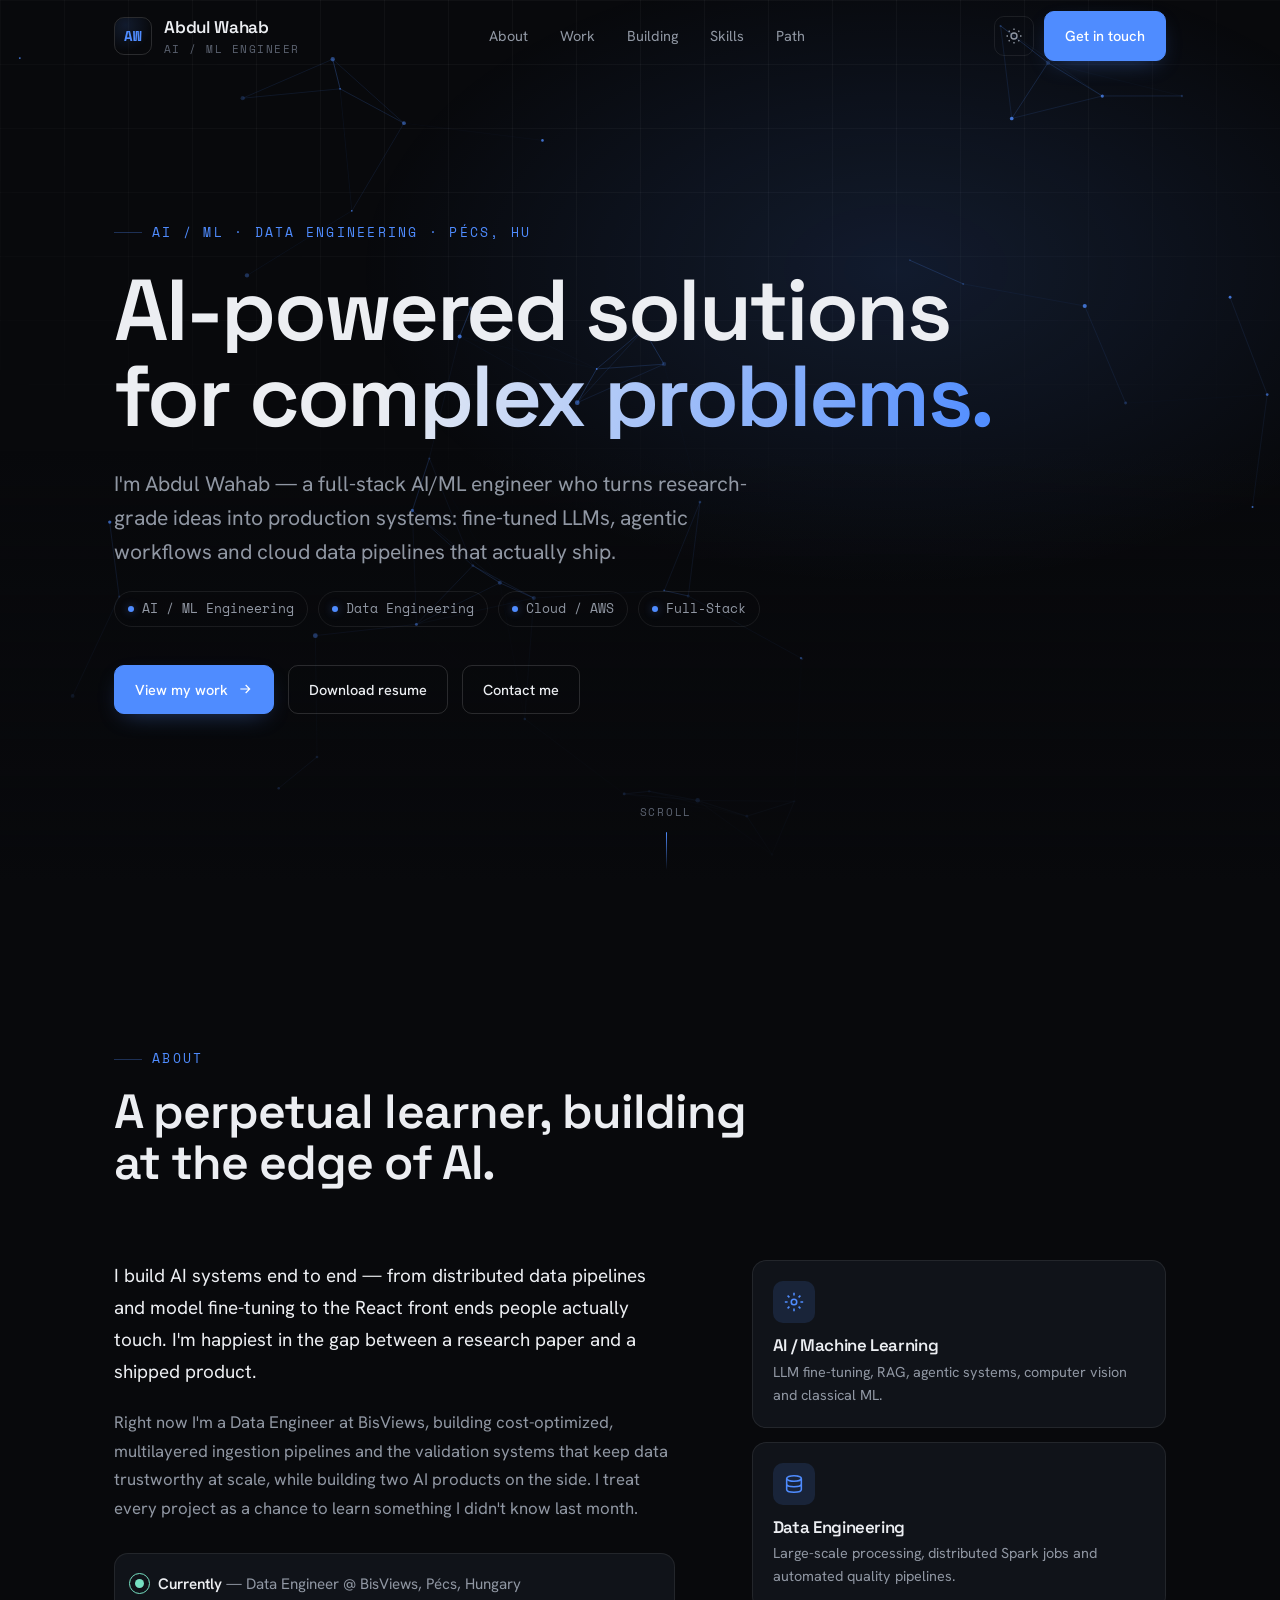
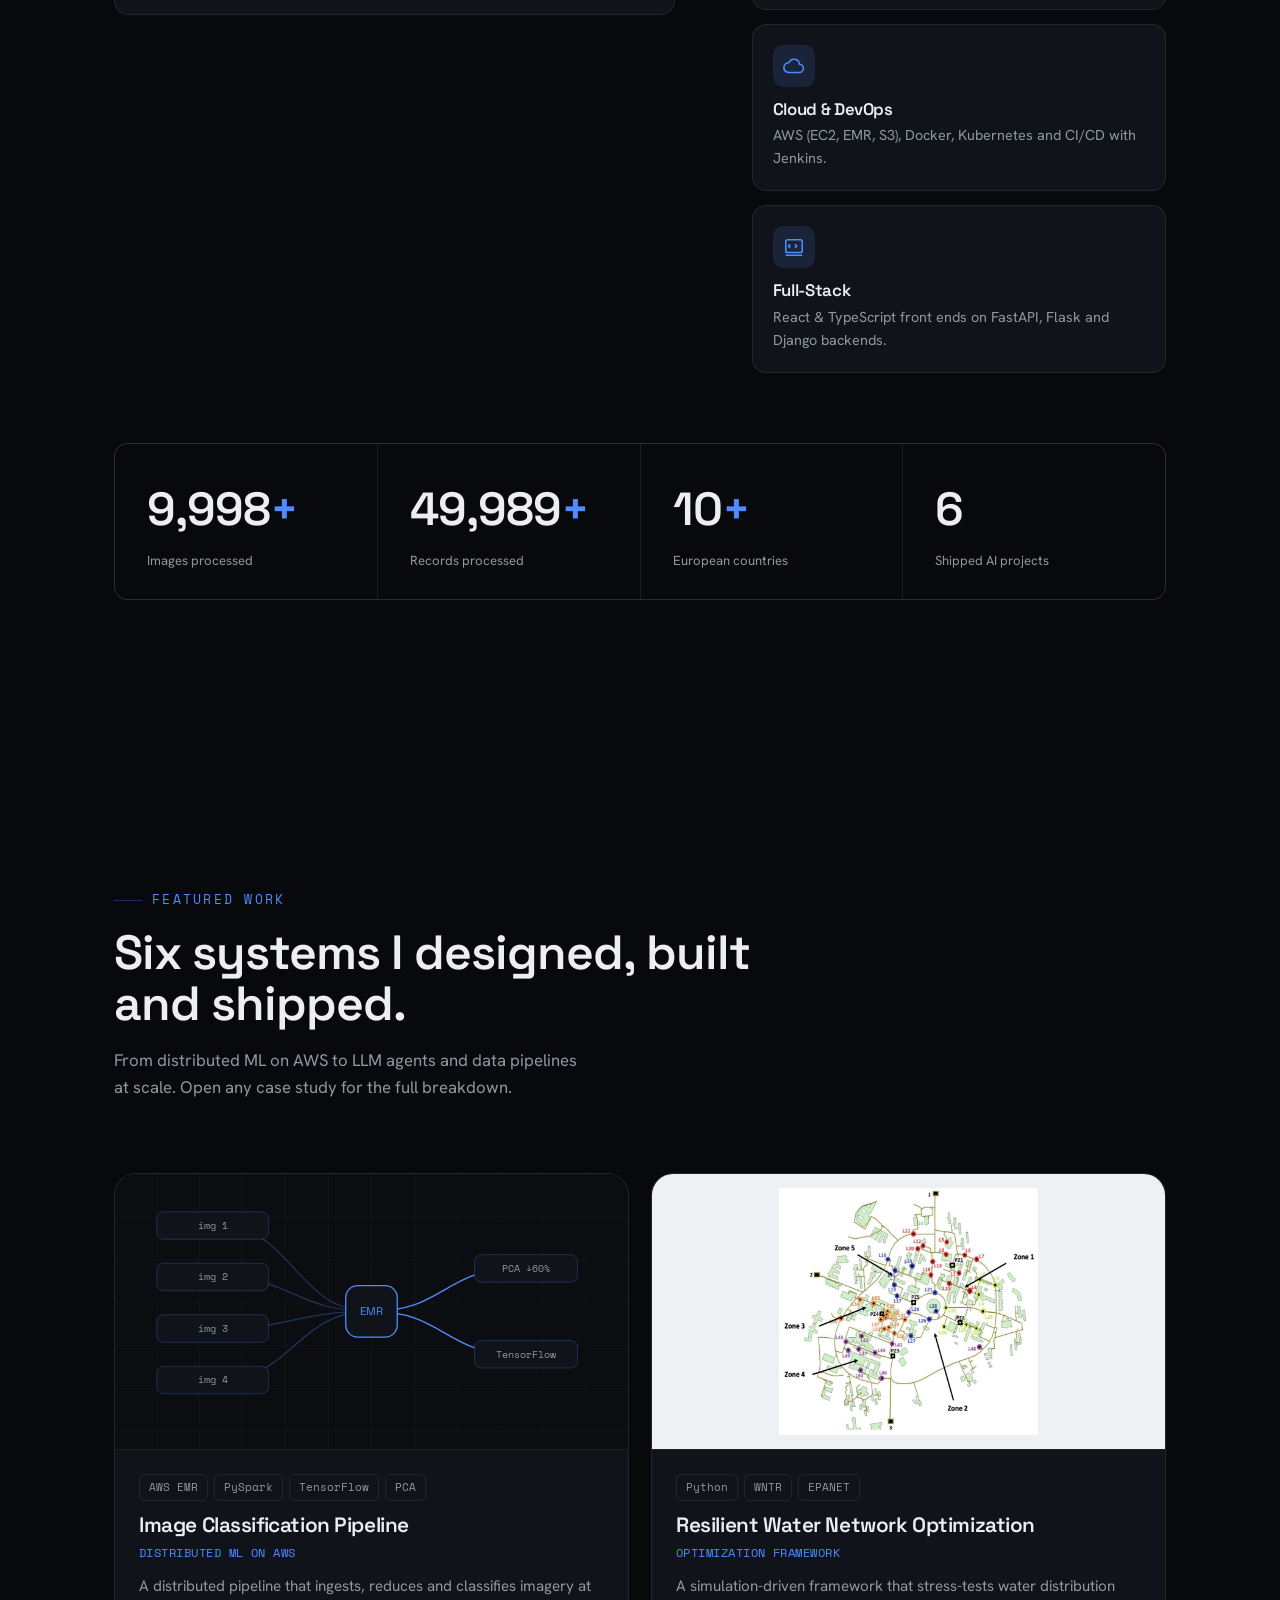
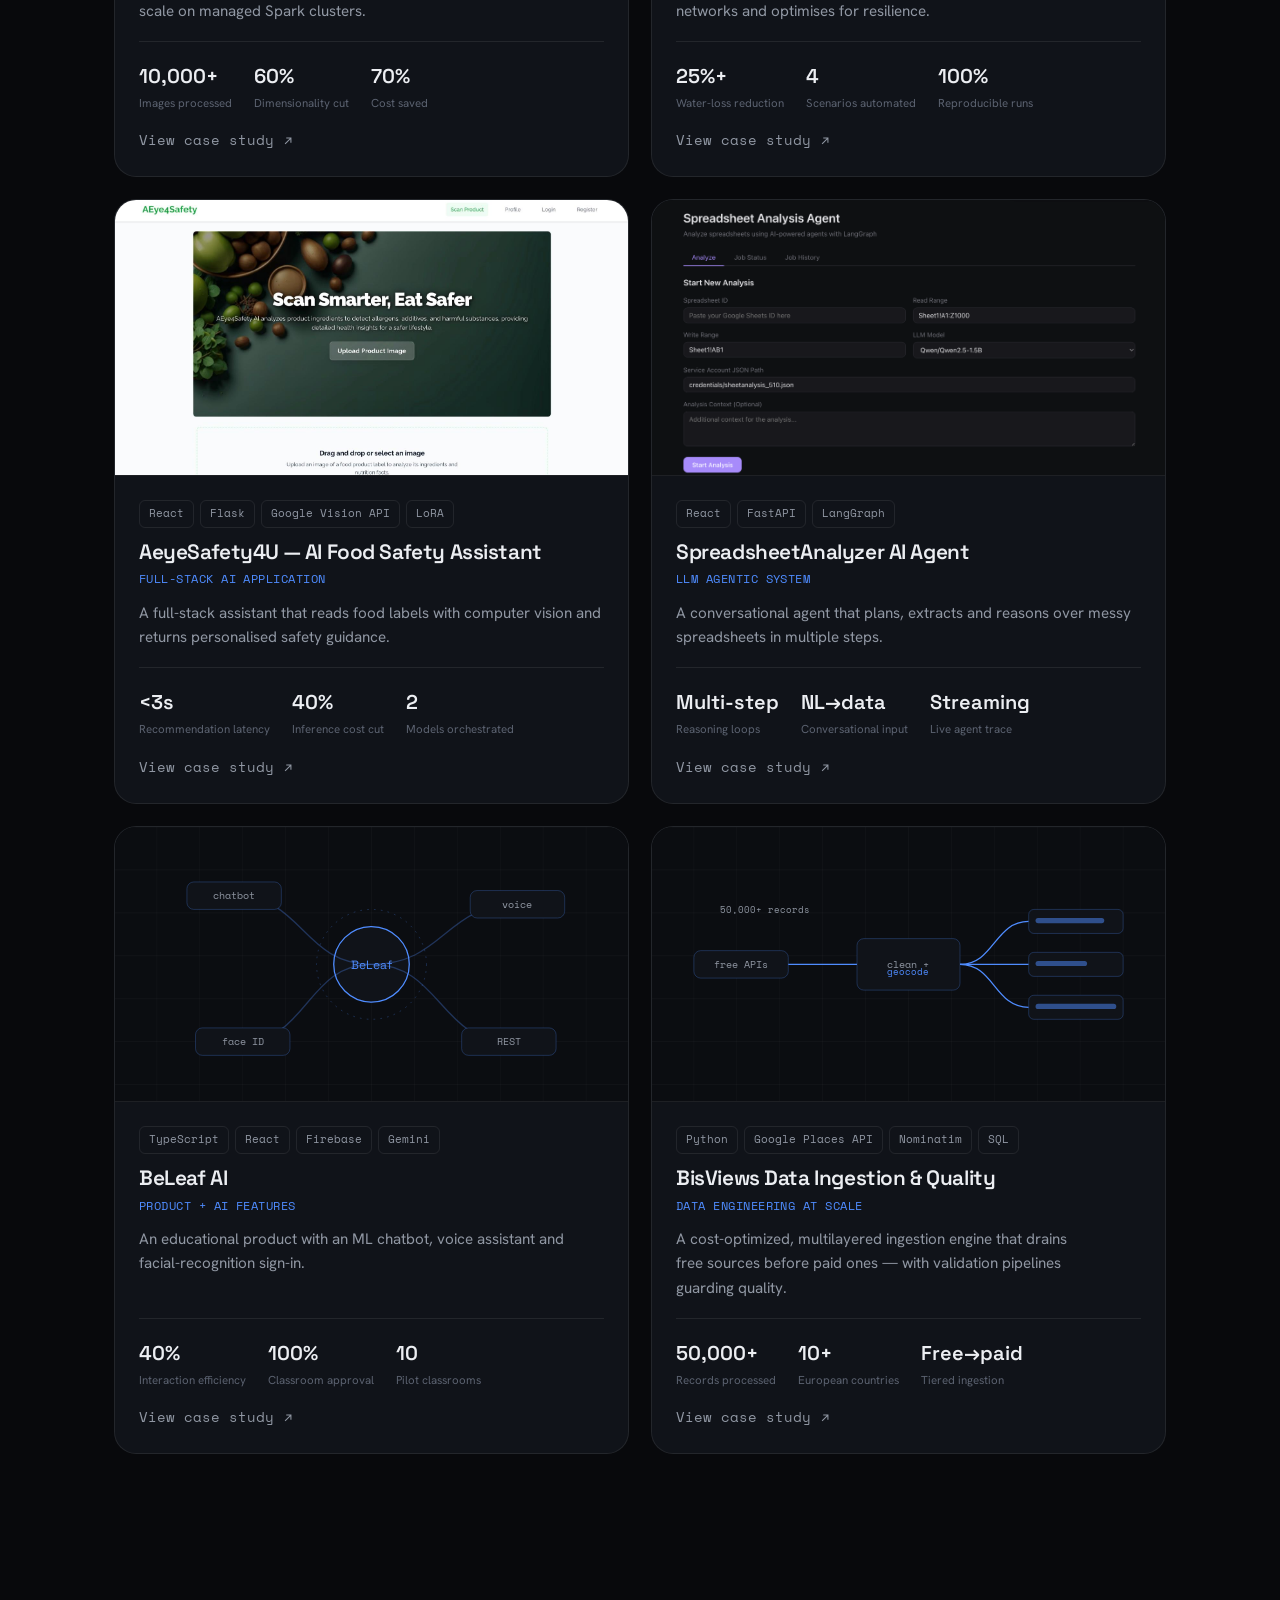
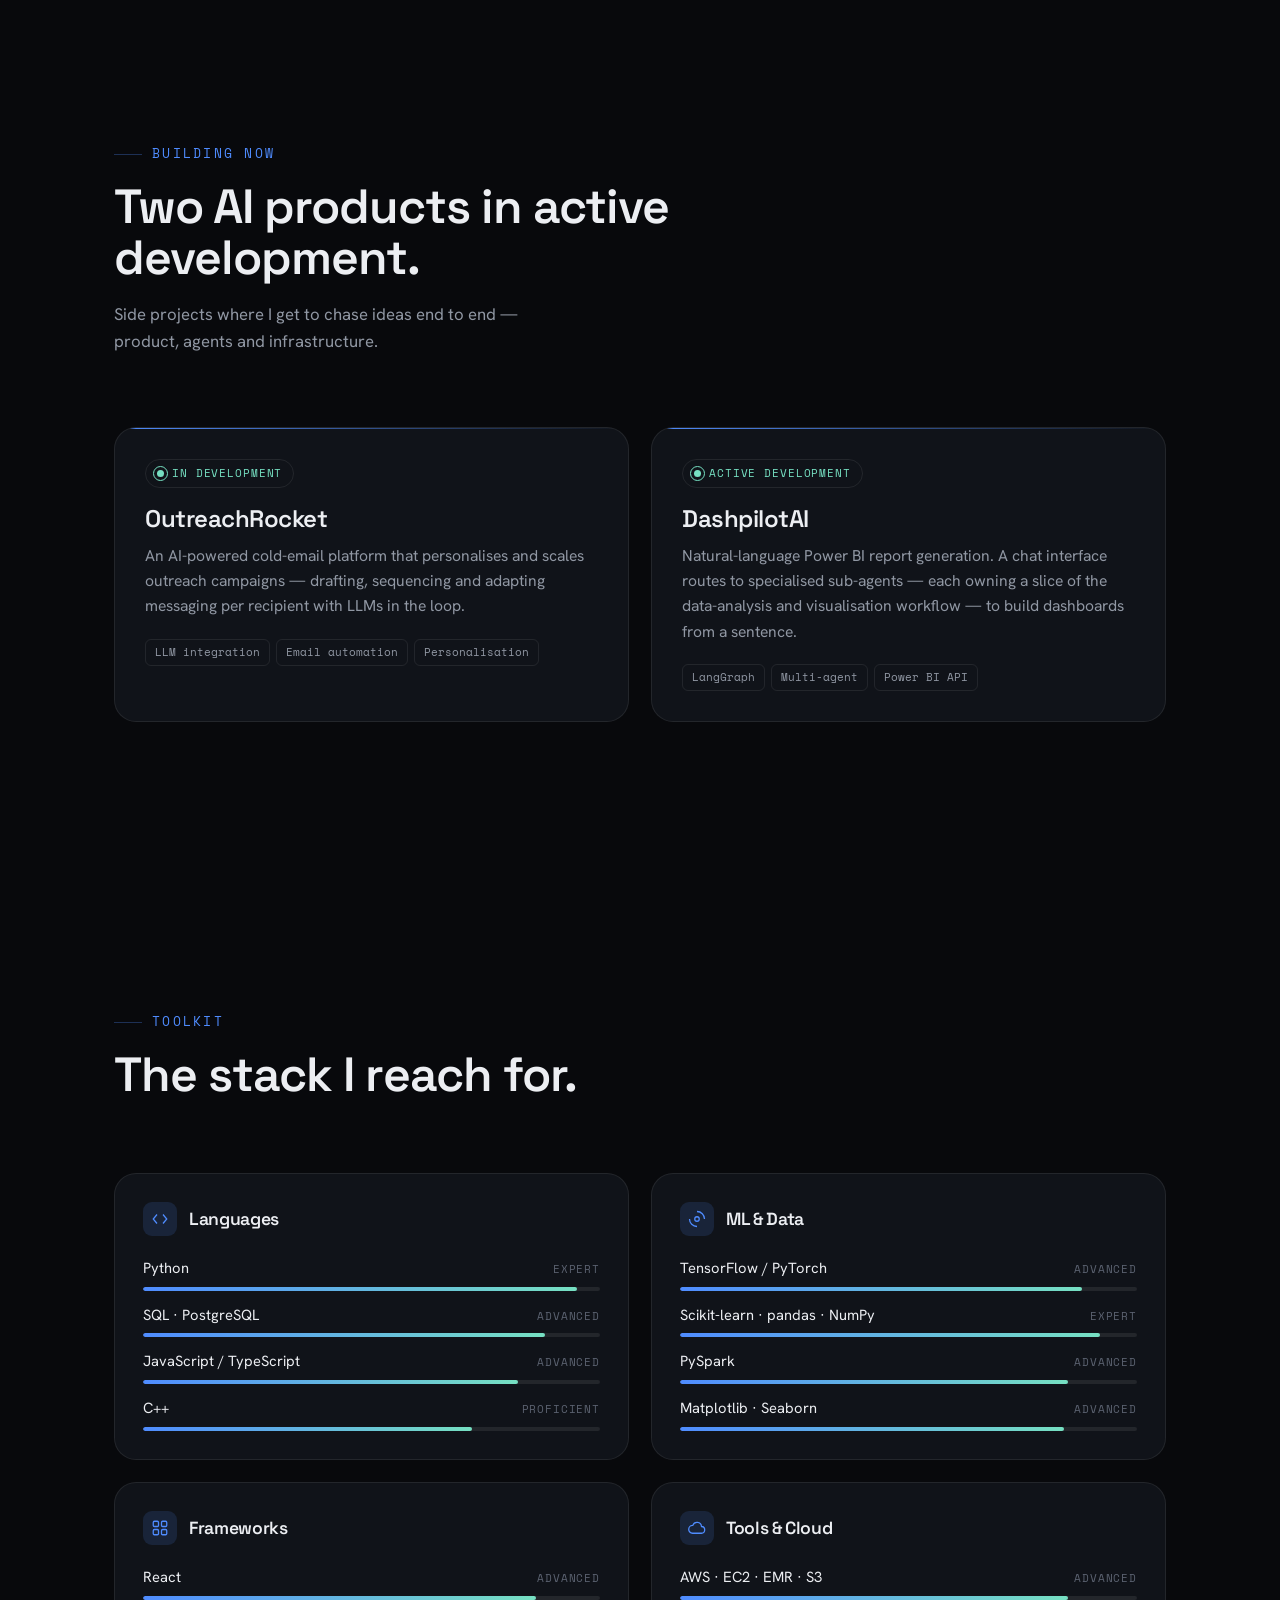
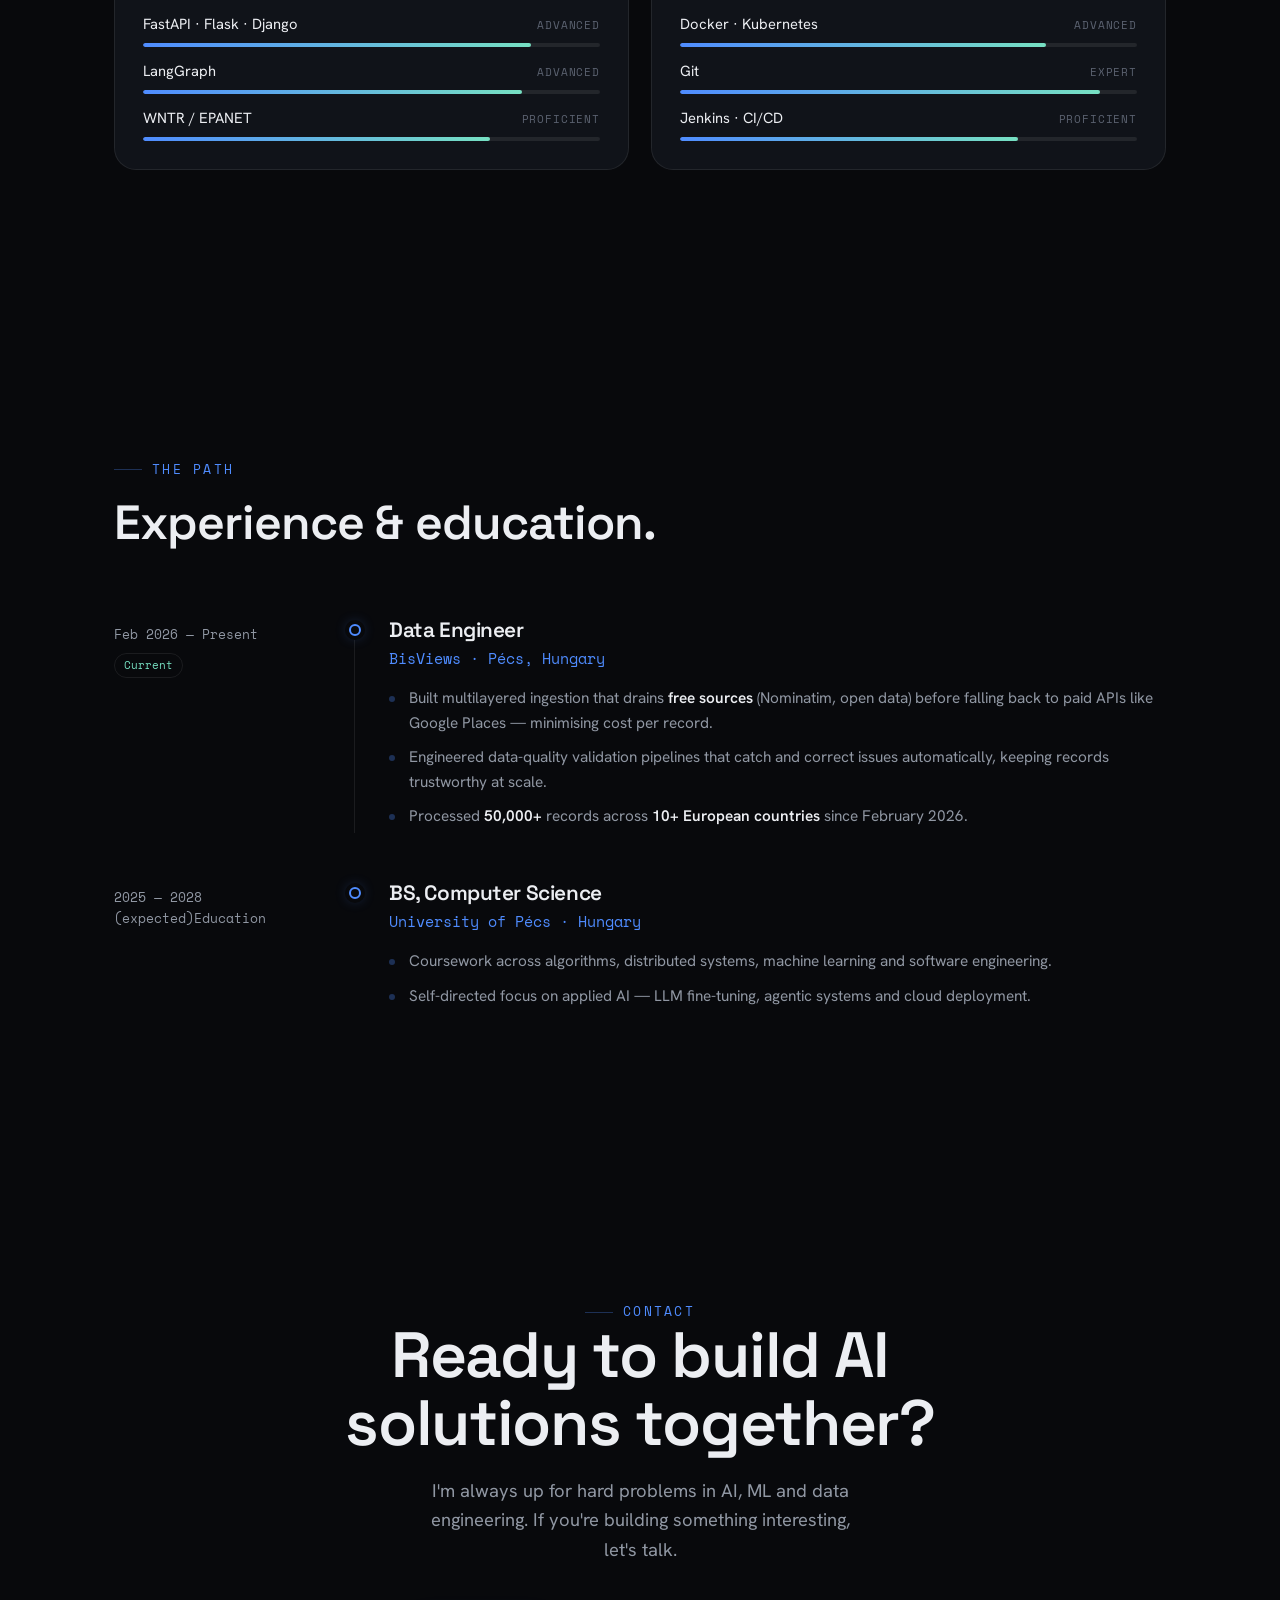
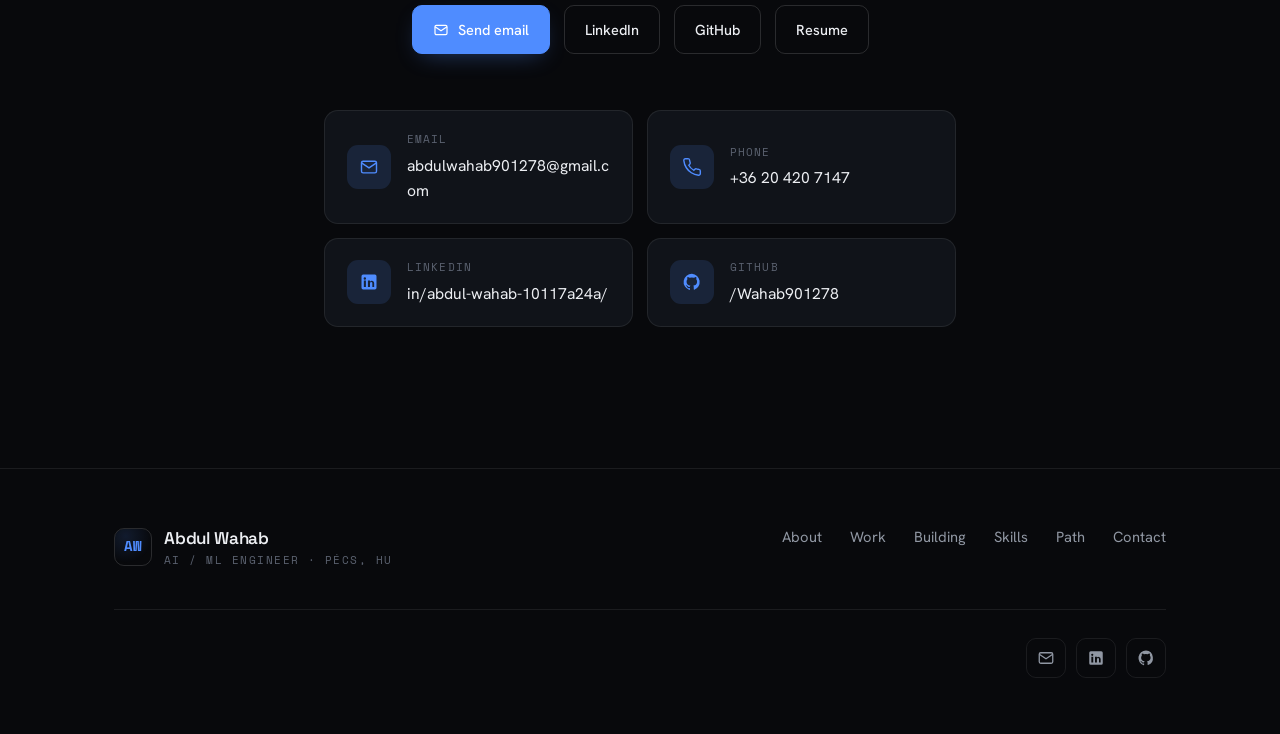
==== Abdul Wahab - AI Portfolio.html @ afbe7b4b "Update : Made changes in the skills section" ====
<!DOCTYPE html>
<html lang="en" data-theme="dark">
<head>
<meta charset="UTF-8" />
<meta name="viewport" content="width=device-width, initial-scale=1.0" />
<title>Abdul Wahab — AI / ML Engineer</title>
<meta name="description" content="Abdul Wahab — full-stack AI/ML engineer and data engineer building production-grade machine learning, agentic systems and cost-optimized data pipelines." />
<meta name="author" content="Abdul Wahab" />
<meta property="og:title" content="Abdul Wahab — AI / ML Engineer" />
<meta property="og:description" content="Full-stack AI/ML engineer. LLM fine-tuning, RAG, agentic AI and cloud data systems." />
<meta property="og:type" content="website" />
<link rel="preconnect" href="https://fonts.googleapis.com" />
<link rel="preconnect" href="https://fonts.gstatic.com" crossorigin />
<link href="https://fonts.googleapis.com/css2?family=Space+Grotesk:wght@400;500;600;700&family=Hanken+Grotesk:wght@400;500;600&family=Space+Mono:wght@400;700&display=swap" rel="stylesheet" />
<link rel="stylesheet" href="styles.css" />
<script type="application/ld+json">
{"@context":"https://schema.org","@type":"Person","name":"Abdul Wahab","jobTitle":"AI / ML Engineer","address":{"@type":"PostalAddress","addressLocality":"Pécs","addressCountry":"Hungary"},"email":"abdulwahab901278@gmail.com","sameAs":["https://www.linkedin.com/in/abdul-wahab","https://github.com/Wahab901278"]}
</script>
</head>
<body>
<div id="progress"></div>
<div class="gridlines" aria-hidden="true"></div>

<!-- ============ NAV ============ -->
<header class="nav">
  <div class="wrap nav-inner">
    <a class="brand" href="#top" aria-label="Abdul Wahab home">
      <span class="mono">AW</span>
      <span>Abdul Wahab<small>AI / ML Engineer</small></span>
    </a>
    <nav class="nav-links" aria-label="Primary">
      <a href="#about">About</a>
      <a href="#work">Work</a>
      <a href="#building">Building</a>
      <a href="#skills">Skills</a>
      <a href="#path">Path</a>
    </nav>
    <div class="nav-right">
      <button class="theme-toggle" data-theme-toggle aria-label="Toggle colour theme">
        <svg class="icon-sun" viewBox="0 0 24 24" fill="none" stroke="currentColor" stroke-width="1.8"><circle cx="12" cy="12" r="4"/><path d="M12 2v2M12 20v2M4.9 4.9l1.4 1.4M17.7 17.7l1.4 1.4M2 12h2M20 12h2M4.9 19.1l1.4-1.4M17.7 6.3l1.4-1.4"/></svg>
        <svg class="icon-moon" viewBox="0 0 24 24" fill="none" stroke="currentColor" stroke-width="1.8"><path d="M21 12.8A9 9 0 1 1 11.2 3a7 7 0 0 0 9.8 9.8z"/></svg>
      </button>
      <a class="btn btn-primary nav-cta" href="#contact">Get in touch</a>
      <button class="hamburger" id="hamburger" aria-label="Open menu">
        <svg viewBox="0 0 24 24" fill="none" stroke="currentColor" stroke-width="1.8"><path d="M3 6h18M3 12h18M3 18h18"/></svg>
      </button>
    </div>
  </div>
</header>

<!-- Mobile drawer -->
<div class="drawer" id="drawer">
  <button class="close" id="drawer-close" aria-label="Close menu">
    <svg viewBox="0 0 24 24" fill="none" stroke="currentColor" stroke-width="1.8"><path d="M6 6l12 12M18 6L6 18"/></svg>
  </button>
  <a href="#about">About</a>
  <a href="#work">Work</a>
  <a href="#building">Building</a>
  <a href="#skills">Skills</a>
  <a href="#path">Path</a>
  <a href="#contact">Contact</a>
  <div class="drawer-actions">
    <a class="btn btn-primary" href="#contact">Get in touch</a>
    <a class="btn btn-ghost" href="resume/abdul-wahab-resume-atomcamp.pdf">Resume</a>
  </div>
</div>

<main class="page" id="top">

  <!-- ============ HERO ============ -->
  <section class="hero">
    <canvas id="neural" aria-hidden="true"></canvas>
    <div class="wrap hero-inner">
      <div class="hero-content">
        <span class="eyebrow">AI / ML &middot; Data Engineering &middot; Pécs, HU</span>
        <h1>
          <span class="line"><span>AI-powered solutions</span></span>
          <span class="line"><span class="grad">for complex problems.</span></span>
        </h1>
        <p class="lead">I'm Abdul Wahab — a full-stack AI/ML engineer who turns research-grade ideas into production systems: fine-tuned LLMs, agentic workflows and cloud data pipelines that actually ship.</p>
        <div class="hero-roles">
          <span class="role-tag"><span class="dot"></span>AI / ML Engineering</span>
          <span class="role-tag"><span class="dot"></span>Data Engineering</span>
          <span class="role-tag"><span class="dot"></span>Cloud / AWS</span>
          <span class="role-tag"><span class="dot"></span>Full-Stack</span>
        </div>
        <div class="hero-cta">
          <a class="btn btn-primary" href="#work">
            View my work
            <svg viewBox="0 0 24 24" fill="none" stroke="currentColor" stroke-width="1.8"><path d="M5 12h14M13 6l6 6-6 6"/></svg>
          </a>
          <a class="btn btn-ghost" href="resume/abdul-wahab-resume-atomcamp.pdf">Download resume
</a>
          <a class="btn btn-ghost" href="#contact">Contact me</a>
        </div>
      </div>
    </div>
    <div class="scroll-hint"><span>Scroll</span><span class="bar"></span></div>
  </section>

  <!-- ============ ABOUT ============ -->
  <section id="about" class="pad">
    <div class="wrap">
      <div class="section-head reveal">
        <span class="eyebrow">About</span>
        <h2>A perpetual learner, building at the edge of AI.</h2>
      </div>
      <div class="about-grid">
        <div class="about-bio reveal">
          <p>I build AI systems end to end — from distributed data pipelines and model fine-tuning to the React front ends people actually touch. I'm happiest in the gap between a research paper and a shipped product.</p>
          <p>Right now I'm a Data Engineer at BisViews, building cost-optimized, multilayered ingestion pipelines and the validation systems that keep data trustworthy at scale, while building two AI products on the side. I treat every project as a chance to learn something I didn't know last month.</p>
          <div class="now">
            <span class="pulse"></span>
            <span><b>Currently</b> — Data Engineer @ BisViews, Pécs, Hungary</span>
          </div>
        </div>
        <div class="expertise">
          <div class="exp-card reveal d1">
            <div class="ico"><svg viewBox="0 0 24 24" fill="none" stroke="currentColor" stroke-width="1.7"><circle cx="12" cy="12" r="3"/><path d="M12 2v3M12 19v3M2 12h3M19 12h3M5 5l2 2M17 17l2 2M19 5l-2 2M7 17l-2 2"/></svg></div>
            <h4>AI / Machine Learning</h4>
            <p>LLM fine-tuning, RAG, agentic systems, computer vision and classical ML.</p>
          </div>
          <div class="exp-card reveal d2">
            <div class="ico"><svg viewBox="0 0 24 24" fill="none" stroke="currentColor" stroke-width="1.7"><ellipse cx="12" cy="6" rx="8" ry="3"/><path d="M4 6v12c0 1.7 3.6 3 8 3s8-1.3 8-3V6M4 12c0 1.7 3.6 3 8 3s8-1.3 8-3"/></svg></div>
            <h4>Data Engineering</h4>
            <p>Large-scale processing, distributed Spark jobs and automated quality pipelines.</p>
          </div>
          <div class="exp-card reveal d3">
            <div class="ico"><svg viewBox="0 0 24 24" fill="none" stroke="currentColor" stroke-width="1.7"><path d="M17.5 19a4.5 4.5 0 0 0 .5-9 6 6 0 0 0-11.6-1.5A4 4 0 0 0 6 19z"/></div>
            <h4>Cloud &amp; DevOps</h4>
            <p>AWS (EC2, EMR, S3), Docker, Kubernetes and CI/CD with Jenkins.</p>
          </div>
          <div class="exp-card reveal d4">
            <div class="ico"><svg viewBox="0 0 24 24" fill="none" stroke="currentColor" stroke-width="1.7"><rect x="3" y="4" width="18" height="14" rx="2"/><path d="M8 9l-2 2 2 2M13 9l2 2-2 2M3 21h18"/></svg></div>
            <h4>Full-Stack</h4>
            <p>React &amp; TypeScript front ends on FastAPI, Flask and Django backends.</p>
          </div>
        </div>
      </div>

      <div class="stats reveal">
        <div class="stat"><div class="num"><span data-count="10000">0</span><span class="suf">+</span></div><div class="lbl">Images processed</div></div>
        <div class="stat"><div class="num"><span data-count="50000">0</span><span class="suf">+</span></div><div class="lbl">Records processed</div></div>
        <div class="stat"><div class="num"><span data-count="10">0</span><span class="suf">+</span></div><div class="lbl">European countries</div></div>
        <div class="stat"><div class="num"><span data-count="6">0</span></div><div class="lbl">Shipped AI projects</div></div>
      </div>
    </div>
  </section>

  <!-- ============ WORK ============ -->
  <section id="work" class="pad">
    <div class="wrap">
      <div class="section-head reveal">
        <span class="eyebrow">Featured Work</span>
        <h2>Six systems I designed, built and shipped.</h2>
        <p>From distributed ML on AWS to LLM agents and data pipelines at scale. Open any case study for the full breakdown.</p>
      </div>
      <div class="proj-grid" id="proj-grid"><!-- rendered by projects-data.js --></div>
    </div>
  </section>

  <!-- ============ BUILDING NOW ============ -->
  <section id="building" class="pad">
    <div class="wrap">
      <div class="section-head reveal">
        <span class="eyebrow">Building Now</span>
        <h2>Two AI products in active development.</h2>
        <p>Side projects where I get to chase ideas end to end — product, agents and infrastructure.</p>
      </div>
      <div class="startups">
        <div class="startup reveal d1">
          <span class="status"><span class="live"></span>In development</span>
          <h3>OutreachRocket</h3>
          <p>An AI-powered cold-email platform that personalises and scales outreach campaigns — drafting, sequencing and adapting messaging per recipient with LLMs in the loop.</p>
          <div class="tech-row">
            <span class="tech">LLM integration</span><span class="tech">Email automation</span><span class="tech">Personalisation</span>
          </div>
        </div>
        <div class="startup reveal d2">
          <span class="status"><span class="live"></span>Active development</span>
          <h3>DashpilotAI</h3>
          <p>Natural-language Power BI report generation. A chat interface routes to specialised sub-agents — each owning a slice of the data-analysis and visualisation workflow — to build dashboards from a sentence.</p>
          <div class="tech-row">
            <span class="tech">LangGraph</span><span class="tech">Multi-agent</span><span class="tech">Power BI API</span>
          </div>
        </div>
      </div>
    </div>
  </section>

  <!-- ============ SKILLS ============ -->
  <section id="skills" class="pad">
    <div class="wrap">
      <div class="section-head reveal">
        <span class="eyebrow">Toolkit</span>
        <h2>The stack I reach for.</h2>
      </div>
      <div class="skills-grid">
        <div class="skill-group reveal d1">
          <h4><span class="gi"><svg viewBox="0 0 24 24" fill="none" stroke="currentColor" stroke-width="1.7"><path d="M8 6l-5 6 5 6M16 6l5 6-5 6"/></svg></span>Languages</h4>
          <div class="skill-list">
            <div class="skill-row"><div class="top"><span class="name">Python</span><span class="lvl">Expert</span></div><div class="bar"><i data-lvl="95"></i></div></div>
            <div class="skill-row"><div class="top"><span class="name">SQL · PostgreSQL</span><span class="lvl">Advanced</span></div><div class="bar"><i data-lvl="88"></i></div></div>
            <div class="skill-row"><div class="top"><span class="name">JavaScript / TypeScript</span><span class="lvl">Advanced</span></div><div class="bar"><i data-lvl="82"></i></div></div>
            <div class="skill-row"><div class="top"><span class="name">C++</span><span class="lvl">Proficient</span></div><div class="bar"><i data-lvl="72"></i></div></div>
          </div>
        </div>
        <div class="skill-group reveal d2">
          <h4><span class="gi"><svg viewBox="0 0 24 24" fill="none" stroke="currentColor" stroke-width="1.7"><circle cx="12" cy="12" r="3"/><path d="M12 2a10 10 0 0 1 10 10M12 22A10 10 0 0 1 2 12"/></svg></span>ML &amp; Data</h4>
          <div class="skill-list">
            <div class="skill-row"><div class="top"><span class="name">TensorFlow / PyTorch</span><span class="lvl">Advanced</span></div><div class="bar"><i data-lvl="88"></i></div></div>
            <div class="skill-row"><div class="top"><span class="name">Scikit-learn · pandas · NumPy</span><span class="lvl">Expert</span></div><div class="bar"><i data-lvl="92"></i></div></div>
            <div class="skill-row"><div class="top"><span class="name">PySpark</span><span class="lvl">Advanced</span></div><div class="bar"><i data-lvl="85"></i></div></div>
            <div class="skill-row"><div class="top"><span class="name">Matplotlib · Seaborn</span><span class="lvl">Advanced</span></div><div class="bar"><i data-lvl="84"></i></div></div>
          </div>
        </div>
        <div class="skill-group reveal d3">
          <h4><span class="gi"><svg viewBox="0 0 24 24" fill="none" stroke="currentColor" stroke-width="1.7"><rect x="3" y="3" width="7" height="7" rx="1.5"/><rect x="14" y="3" width="7" height="7" rx="1.5"/><rect x="3" y="14" width="7" height="7" rx="1.5"/><rect x="14" y="14" width="7" height="7" rx="1.5"/></svg></span>Frameworks</h4>
          <div class="skill-list">
            <div class="skill-row"><div class="top"><span class="name">React</span><span class="lvl">Advanced</span></div><div class="bar"><i data-lvl="86"></i></div></div>
            <div class="skill-row"><div class="top"><span class="name">FastAPI · Flask · Django</span><span class="lvl">Advanced</span></div><div class="bar"><i data-lvl="85"></i></div></div>
            <div class="skill-row"><div class="top"><span class="name">LangGraph</span><span class="lvl">Advanced</span></div><div class="bar"><i data-lvl="83"></i></div></div>
            <div class="skill-row"><div class="top"><span class="name">WNTR / EPANET</span><span class="lvl">Proficient</span></div><div class="bar"><i data-lvl="76"></i></div></div>
          </div>
        </div>
        <div class="skill-group reveal d4">
          <h4><span class="gi"><svg viewBox="0 0 24 24" fill="none" stroke="currentColor" stroke-width="1.7"><path d="M17.5 19a4.5 4.5 0 0 0 .5-9 6 6 0 0 0-11.6-1.5A4 4 0 0 0 6 19z"/></svg></span>Tools &amp; Cloud</h4>
          <div class="skill-list">
            <div class="skill-row"><div class="top"><span class="name">AWS · EC2 · EMR · S3</span><span class="lvl">Advanced</span></div><div class="bar"><i data-lvl="85"></i></div></div>
            <div class="skill-row"><div class="top"><span class="name">Docker · Kubernetes</span><span class="lvl">Advanced</span></div><div class="bar"><i data-lvl="80"></i></div></div>
            <div class="skill-row"><div class="top"><span class="name">Git</span><span class="lvl">Expert</span></div><div class="bar"><i data-lvl="92"></i></div></div>
            <div class="skill-row"><div class="top"><span class="name">Jenkins · CI/CD</span><span class="lvl">Proficient</span></div><div class="bar"><i data-lvl="74"></i></div></div>
          </div>
        </div>
      </div>
    </div>
  </section>

  <!-- ============ PATH / TIMELINE ============ -->
  <section id="path" class="pad">
    <div class="wrap">
      <div class="section-head reveal">
        <span class="eyebrow">The Path</span>
        <h2>Experience &amp; education.</h2>
      </div>
      <div class="timeline">
        <div class="tl-item reveal">
          <div class="tl-when">Feb 2026 — Present<span class="badge">Current</span></div>
          <div class="tl-main">
            <span class="tl-dot"></span>
            <h3>Data Engineer</h3>
            <div class="org">BisViews · Pécs, Hungary</div>
            <ul>
              <li>Built multilayered ingestion that drains <b>free sources</b> (Nominatim, open data) before falling back to paid APIs like Google Places — minimising cost per record.</li>
              <li>Engineered data-quality validation pipelines that catch and correct issues automatically, keeping records trustworthy at scale.</li>
              <li>Processed <b>50,000+</b> records across <b>10+ European countries</b> since February 2026.</li>
            </ul>
          </div>
        </div>
        <div class="tl-item reveal d1">
          <div class="tl-when">2025 — 2028 (expected)Education</div>
          <div class="tl-main">
            <span class="tl-dot"></span>
            <h3>BS, Computer Science</h3>
            <div class="org">University of Pécs · Hungary</div>
            <ul>
              <li>Coursework across algorithms, distributed systems, machine learning and software engineering.</li>
              <li>Self-directed focus on applied AI — LLM fine-tuning, agentic systems and cloud deployment.</li>
            </ul>
          </div>
        </div>
      </div>
    </div>
  </section>

  <!-- ============ CONTACT ============ -->
  <section id="contact" class="pad contact">
    <div class="wrap contact-inner">
      <div class="reveal">
        <span class="eyebrow" style="justify-content:center;">Contact</span>
        <h2>Ready to build AI solutions together?</h2>
        <p class="sub">I'm always up for hard problems in AI, ML and data engineering. If you're building something interesting, let's talk.</p>
      </div>
      <div class="contact-actions reveal d1">
        <a class="btn btn-primary" href="mailto:abdulwahab901278@gmail.com">
          <svg viewBox="0 0 24 24" fill="none" stroke="currentColor" stroke-width="1.8"><rect x="3" y="5" width="18" height="14" rx="2"/><path d="M3 7l9 6 9-6"/></svg>
          Send email
        </a>
        <a class="btn btn-ghost" href="https://www.linkedin.com/in/abdul-wahab" target="_blank" rel="noopener">LinkedIn</a>
        <a class="btn btn-ghost" href="https://github.com/Wahab901278" target="_blank" rel="noopener">GitHub</a>
        <a class="btn btn-ghost" href="resume/abdul-wahab-resume-atomcamp.pdf">Resume
</a>
      </div>
      <div class="contact-grid reveal d2">
        <a class="contact-card" href="mailto:abdulwahab901278@gmail.com">
          <span class="ci"><svg viewBox="0 0 24 24" fill="none" stroke="currentColor" stroke-width="1.7"><rect x="3" y="5" width="18" height="14" rx="2"/><path d="M3 7l9 6 9-6"/></svg></span>
          <span><span class="cl">Email</span><span class="cv">abdulwahab901278@gmail.com</span></span>
        </a>
        <a class="contact-card" href="tel:+36204207147">
          <span class="ci"><svg viewBox="0 0 24 24" fill="none" stroke="currentColor" stroke-width="1.7"><path d="M22 16.9v3a2 2 0 0 1-2.2 2 19.8 19.8 0 0 1-8.6-3 19.5 19.5 0 0 1-6-6 19.8 19.8 0 0 1-3-8.6A2 2 0 0 1 4.1 2h3a2 2 0 0 1 2 1.7c.1 1 .4 1.9.7 2.8a2 2 0 0 1-.5 2.1L8.1 9.9a16 16 0 0 0 6 6l1.3-1.3a2 2 0 0 1 2.1-.4c.9.3 1.8.6 2.8.7a2 2 0 0 1 1.7 2z"/></svg></span>
          <span><span class="cl">Phone</span><span class="cv">+36 20 420 7147</span></span>
        </a>
        <a class="contact-card" href="https://www.linkedin.com/in/abdul-wahab" target="_blank" rel="noopener">
          <span class="ci"><svg viewBox="0 0 24 24" fill="currentColor"><path d="M19 3a2 2 0 0 1 2 2v14a2 2 0 0 1-2 2H5a2 2 0 0 1-2-2V5a2 2 0 0 1 2-2zM8.3 18V10.3H5.8V18zM7 9.2a1.45 1.45 0 1 0 0-2.9 1.45 1.45 0 0 0 0 2.9zM18.2 18v-4.2c0-2.2-1.2-3.3-2.8-3.3a2.4 2.4 0 0 0-2.2 1.2V10.3h-2.5V18h2.5v-4c0-1 .2-2 1.5-2s1.3 1.2 1.3 2.1V18z"/></svg></span>
          <span><span class="cl">LinkedIn</span><span class="cv">in/abdul-wahab-10117a24a/
</span></span>
        </a>
        <a class="contact-card" href="https://github.com/Wahab901278" target="_blank" rel="noopener">
          <span class="ci"><svg viewBox="0 0 24 24" fill="currentColor"><path d="M12 2a10 10 0 0 0-3.2 19.5c.5.1.7-.2.7-.5v-1.7c-2.8.6-3.4-1.3-3.4-1.3-.5-1.2-1.1-1.5-1.1-1.5-.9-.6.1-.6.1-.6 1 .1 1.5 1 1.5 1 .9 1.5 2.3 1.1 2.9.8.1-.7.3-1.1.6-1.4-2.2-.300-4.6-1.1-4.6-4.9 0-1.1.4-2 1-2.7-.1-.3-.4-1.3.1-2.7 0 0 .8-.3 2.7 1a9.4 9.4 0 0 1 5 0c1.9-1.3 2.7-1 2.7-1 .5 1.4.2 2.4.1 2.7.6.7 1 1.6 1 2.7 0 3.8-2.4 4.6-4.6 4.9.3.3.6.9.6 1.8v2.7c0 .3.2.6.7.5A10 10 0 0 0 12 2z"/></svg></span>
          <span><span class="cl">GitHub</span><span class="cv">/Wahab901278</span></span>
        </a>
      </div>
    </div>
  </section>

  <!-- ============ FOOTER ============ -->
  <footer>
    <div class="wrap">
      <div class="foot-grid">
        <a class="brand" href="#top" aria-label="Abdul Wahab home">
          <span class="mono">AW</span>
          <span>Abdul Wahab<small>AI / ML Engineer · Pécs, HU</small></span>
        </a>
        <nav class="foot-nav" aria-label="Footer">
          <a href="#about">About</a>
          <a href="#work">Work</a>
          <a href="#building">Building</a>
          <a href="#skills">Skills</a>
          <a href="#path">Path</a>
          <a href="#contact">Contact</a>
        </nav>
      </div>
      <div class="foot-bottom">
        <small>
</small>
        <div class="foot-social" style="justify-content: flex-start; flex-direction: row; align-items: stretch">
          <a href="mailto:abdulwahab901278@gmail.com" aria-label="Email"><svg viewBox="0 0 24 24" fill="none" stroke="currentColor" stroke-width="1.7"><rect x="3" y="5" width="18" height="14" rx="2"/><path d="M3 7l9 6 9-6"/></svg></a>
          <a href="https://www.linkedin.com/in/abdul-wahab" target="_blank" rel="noopener" aria-label="LinkedIn"><svg viewBox="0 0 24 24" fill="currentColor"><path d="M19 3a2 2 0 0 1 2 2v14a2 2 0 0 1-2 2H5a2 2 0 0 1-2-2V5a2 2 0 0 1 2-2zM8.3 18V10.3H5.8V18zM7 9.2a1.45 1.45 0 1 0 0-2.9 1.45 1.45 0 0 0 0 2.9zM18.2 18v-4.2c0-2.2-1.2-3.3-2.8-3.3a2.4 2.4 0 0 0-2.2 1.2V10.3h-2.5V18h2.5v-4c0-1 .2-2 1.5-2s1.3 1.2 1.3 2.1V18z"/></svg></a>
          <a href="https://github.com/Wahab901278" target="_blank" rel="noopener" aria-label="GitHub"><svg viewBox="0 0 24 24" fill="currentColor"><path d="M12 2a10 10 0 0 0-3.2 19.5c.5.1.7-.2.7-.5v-1.7c-2.8.6-3.4-1.3-3.4-1.3-.5-1.2-1.1-1.5-1.1-1.5-.9-.6.1-.6.1-.6 1 .1 1.5 1 1.5 1 .9 1.5 2.3 1.1 2.9.8.1-.7.3-1.1.6-1.4-2.2-.3-4.6-1.1-4.6-4.9 0-1.1.4-2 1-2.7-.1-.3-.4-1.3.1-2.7 0 0 .8-.3 2.7 1a9.4 9.4 0 0 1 5 0c1.9-1.3 2.7-1 2.7-1 .5 1.4.2 2.4.1 2.7.6.7 1 1.6 1 2.7 0 3.8-2.4 4.6-4.6 4.9.3.3.6.9.6 1.8v2.7c0 .3.2.6.7.5A10 10 0 0 0 12 2z"/></svg></a>
        </div>
      </div>
    </div>
  </footer>
</main>

<!-- Project modal -->
<div class="modal-scrim" id="modal-scrim" role="dialog" aria-modal="true" aria-label="Project details">
  <div class="modal" id="modal-content"></div>
</div>

<script src="projects-data.js"></script>
<script src="app.js"></script>
</body>
</html>
---- styles.css ----
/* ============================================================
   Abdul Wahab — AI Portfolio
   Refined dark, restrained electric accent, generous space
   ============================================================ */

/* ---------- Tokens ---------- */
:root {
  --accent: #4F8CFF;
  --accent-soft: rgba(79, 140, 255, 0.14);
  --accent-line: rgba(79, 140, 255, 0.30);
  --accent-glow: rgba(79, 140, 255, 0.45);
  --accent-2: #76E0C2; /* used very sparingly in diagrams */

  --radius-sm: 8px;
  --radius: 14px;
  --radius-lg: 22px;

  --maxw: 1180px;
  --gutter: clamp(20px, 5vw, 64px);

  --ff-head: "Space Grotesk", system-ui, sans-serif;
  --ff-body: "Hanken Grotesk", system-ui, sans-serif;
  --ff-mono: "Space Mono", ui-monospace, monospace;

  --ease: cubic-bezier(0.22, 1, 0.36, 1);
  --dur: 0.5s;
}

/* Dark (default) */
:root,
[data-theme="dark"] {
  --bg: #08090C;
  --bg-2: #0B0D11;
  --surface: #101319;
  --surface-2: #151922;
  --border: rgba(255, 255, 255, 0.08);
  --border-strong: rgba(255, 255, 255, 0.14);
  --text: #ECEEF2;
  --text-dim: #9097A3;
  --text-faint: #5B6270;
  --grid-line: rgba(255, 255, 255, 0.035);
  --shadow: 0 30px 80px -30px rgba(0, 0, 0, 0.8);
  color-scheme: dark;
}

/* Light */
[data-theme="light"] {
  --bg: #F6F7F9;
  --bg-2: #FFFFFF;
  --surface: #FFFFFF;
  --surface-2: #FBFCFE;
  --border: rgba(15, 20, 30, 0.10);
  --border-strong: rgba(15, 20, 30, 0.16);
  --text: #0D1117;
  --text-dim: #5A636F;
  --text-faint: #98A1AD;
  --accent: #2D6BF0;
  --accent-soft: rgba(45, 107, 240, 0.10);
  --accent-line: rgba(45, 107, 240, 0.28);
  --accent-glow: rgba(45, 107, 240, 0.28);
  --grid-line: rgba(15, 20, 30, 0.045);
  --shadow: 0 30px 70px -34px rgba(20, 30, 60, 0.30);
  color-scheme: light;
}

/* ---------- Reset ---------- */
*, *::before, *::after { box-sizing: border-box; }
* { margin: 0; padding: 0; }
html { scroll-behavior: smooth; -webkit-text-size-adjust: 100%; }
@media (prefers-reduced-motion: reduce) {
  html { scroll-behavior: auto; }
  *, *::before, *::after { animation-duration: 0.001ms !important; transition-duration: 0.001ms !important; }
}

body {
  font-family: var(--ff-body);
  background: var(--bg);
  color: var(--text);
  line-height: 1.6;
  font-size: 17px;
  -webkit-font-smoothing: antialiased;
  text-rendering: optimizeLegibility;
  overflow-x: hidden;
  transition: background 0.5s var(--ease), color 0.5s var(--ease);
}

img, svg, canvas { display: block; max-width: 100%; }
a { color: inherit; text-decoration: none; }
button { font: inherit; color: inherit; cursor: pointer; background: none; border: none; }
::selection { background: var(--accent-soft); color: var(--text); }

/* ---------- Layout helpers ---------- */
.wrap { width: 100%; max-width: var(--maxw); margin-inline: auto; padding-inline: var(--gutter); }
section { position: relative; }
.eyebrow {
  font-family: var(--ff-mono);
  font-size: 12.5px;
  letter-spacing: 0.18em;
  text-transform: uppercase;
  color: var(--accent);
  display: inline-flex;
  align-items: center;
  gap: 10px;
}
.eyebrow::before {
  content: "";
  width: 28px;
  height: 1px;
  background: var(--accent-line);
}
h1, h2, h3, h4 { font-family: var(--ff-head); font-weight: 600; line-height: 1.05; letter-spacing: -0.02em; }
.section-head { max-width: 640px; margin-bottom: clamp(40px, 6vw, 72px); }
.section-head h2 { font-size: clamp(2rem, 4.4vw, 3rem); margin-top: 18px; }
.section-head p { color: var(--text-dim); margin-top: 18px; font-size: 1.05rem; max-width: 52ch; text-wrap: pretty; }
.pad { padding-block: clamp(80px, 11vw, 150px); }

/* ---------- Background grid ---------- */
.gridlines {
  position: fixed;
  inset: 0;
  pointer-events: none;
  z-index: 0;
  background-image:
    linear-gradient(var(--grid-line) 1px, transparent 1px),
    linear-gradient(90deg, var(--grid-line) 1px, transparent 1px);
  background-size: 64px 64px;
  -webkit-mask-image: radial-gradient(ellipse 90% 70% at 50% 0%, #000 35%, transparent 90%);
          mask-image: radial-gradient(ellipse 90% 70% at 50% 0%, #000 35%, transparent 90%);
}
.page { position: relative; z-index: 1; }

/* ---------- Scroll progress ---------- */
#progress {
  position: fixed;
  top: 0; left: 0;
  height: 2px;
  width: 0%;
  background: linear-gradient(90deg, transparent, var(--accent));
  z-index: 100;
  box-shadow: 0 0 12px var(--accent-glow);
}

/* ---------- Nav ---------- */
header.nav {
  position: fixed;
  top: 0; left: 0; right: 0;
  z-index: 90;
  transition: background 0.4s var(--ease), border-color 0.4s var(--ease), backdrop-filter 0.4s;
  border-bottom: 1px solid transparent;
}
header.nav.scrolled {
  background: color-mix(in srgb, var(--bg) 72%, transparent);
  -webkit-backdrop-filter: blur(16px) saturate(140%);
          backdrop-filter: blur(16px) saturate(140%);
  border-bottom-color: var(--border);
}
.nav-inner { display: flex; align-items: center; justify-content: space-between; height: 72px; }
.brand { display: flex; align-items: center; gap: 12px; font-family: var(--ff-head); font-weight: 600; letter-spacing: -0.01em; }
.brand .mono {
  width: 38px; height: 38px;
  display: grid; place-items: center;
  border: 1px solid var(--border-strong);
  border-radius: 10px;
  font-family: var(--ff-mono);
  font-size: 14px;
  color: var(--accent);
  position: relative;
  overflow: hidden;
}
.brand .mono::after {
  content: ""; position: absolute; inset: 0;
  background: radial-gradient(circle at 30% 20%, var(--accent-soft), transparent 70%);
}
.brand small { display: block; font-family: var(--ff-mono); font-size: 10.5px; letter-spacing: 0.14em; color: var(--text-faint); text-transform: uppercase; font-weight: 400; }
.nav-links { display: flex; align-items: center; gap: 4px; }
.nav-links a {
  font-size: 14.5px;
  color: var(--text-dim);
  padding: 9px 14px;
  border-radius: 8px;
  position: relative;
  transition: color 0.25s var(--ease);
}
.nav-links a::after {
  content: ""; position: absolute; left: 14px; right: 14px; bottom: 4px;
  height: 1px; background: var(--accent);
  transform: scaleX(0); transform-origin: left;
  transition: transform 0.3s var(--ease);
}
.nav-links a:hover { color: var(--text); }
.nav-links a:hover::after, .nav-links a.active::after { transform: scaleX(1); }
.nav-links a.active { color: var(--text); }
.nav-right { display: flex; align-items: center; gap: 10px; }

.theme-toggle {
  width: 40px; height: 40px;
  display: grid; place-items: center;
  border: 1px solid var(--border);
  border-radius: 10px;
  color: var(--text-dim);
  transition: all 0.3s var(--ease);
}
.theme-toggle:hover { color: var(--text); border-color: var(--border-strong); }
.theme-toggle svg { width: 18px; height: 18px; }
[data-theme="dark"] .icon-sun { display: block; }
[data-theme="dark"] .icon-moon { display: none; }
[data-theme="light"] .icon-sun { display: none; }
[data-theme="light"] .icon-moon { display: block; }

.btn {
  display: inline-flex; align-items: center; gap: 9px;
  padding: 12px 20px;
  border-radius: 10px;
  font-size: 14.5px; font-weight: 500;
  border: 1px solid var(--border-strong);
  transition: all 0.28s var(--ease);
  white-space: nowrap;
}
.btn svg { width: 16px; height: 16px; }
.btn-ghost:hover { border-color: var(--accent-line); color: var(--text); transform: translateY(-1px); }
.btn-primary {
  background: var(--accent); color: #fff; border-color: var(--accent);
  box-shadow: 0 8px 24px -10px var(--accent-glow);
}
[data-theme="light"] .btn-primary { color: #fff; }
.btn-primary:hover { transform: translateY(-2px); box-shadow: 0 14px 34px -10px var(--accent-glow); filter: brightness(1.06); }

.nav-cta { display: inline-flex; }
.hamburger { display: none; width: 40px; height: 40px; place-items: center; border: 1px solid var(--border); border-radius: 10px; color: var(--text); }
.hamburger svg { width: 20px; height: 20px; }

/* Mobile drawer */
.drawer {
  position: fixed; inset: 0; z-index: 95;
  background: color-mix(in srgb, var(--bg) 96%, transparent);
  -webkit-backdrop-filter: blur(20px); backdrop-filter: blur(20px);
  display: flex; flex-direction: column; justify-content: center; gap: 6px;
  padding: var(--gutter);
  transform: translateX(100%);
  transition: transform 0.45s var(--ease);
}
.drawer.open { transform: translateX(0); }
.drawer a { font-family: var(--ff-head); font-size: 1.9rem; color: var(--text-dim); padding: 12px 0; border-bottom: 1px solid var(--border); transition: color 0.2s, padding-left 0.3s var(--ease); }
.drawer a:hover { color: var(--text); padding-left: 12px; }
.drawer .close { position: absolute; top: 22px; right: var(--gutter); width: 44px; height: 44px; display: grid; place-items: center; border: 1px solid var(--border); border-radius: 10px; }
.drawer-actions { display: flex; gap: 12px; margin-top: 28px; }

/* ---------- Hero ---------- */
.hero { position: relative; min-height: 100svh; display: flex; align-items: center; overflow: hidden; padding-top: 92px; padding-bottom: 64px; }
#neural { position: absolute; inset: 0; width: 100%; height: 100%; z-index: 0; }
.hero::after {
  content: ""; position: absolute; inset: 0; z-index: 1; pointer-events: none;
  background:
    radial-gradient(60% 50% at 70% 30%, var(--accent-soft), transparent 70%),
    linear-gradient(180deg, transparent 50%, var(--bg) 98%);
}
.hero-inner { position: relative; z-index: 2; width: 100%; }
.hero-content { max-width: 880px; }
.hero .eyebrow { opacity: 0; transform: translateY(14px); animation: rise 0.8s var(--ease) 0.15s forwards; }
.hero h1 {
  font-size: clamp(2.6rem, 7vw, 5.4rem);
  line-height: 1.0;
  margin: 24px 0 0;
  letter-spacing: -0.03em;
}
.hero h1 .line { display: block; overflow: hidden; }
.hero h1 .line span { display: block; opacity: 0; transform: translateY(108%); animation: riseLine 0.9s var(--ease) forwards; }
.hero h1 .line:nth-child(1) span { animation-delay: 0.25s; }
.hero h1 .line:nth-child(2) span { animation-delay: 0.38s; }
.hero h1 .grad {
  background: linear-gradient(100deg, var(--text) 30%, var(--accent));
  -webkit-background-clip: text; background-clip: text; color: transparent;
}
.hero p.lead {
  margin-top: 28px; font-size: clamp(1.05rem, 2vw, 1.32rem);
  color: var(--text-dim); max-width: 56ch; text-wrap: pretty;
  opacity: 0; transform: translateY(14px); animation: rise 0.8s var(--ease) 0.6s forwards;
}
.hero-roles { display: flex; flex-wrap: wrap; gap: 10px; margin-top: 22px;
  opacity: 0; transform: translateY(14px); animation: rise 0.8s var(--ease) 0.7s forwards; }
.role-tag {
  font-family: var(--ff-mono); font-size: 12.5px; color: var(--text-dim);
  padding: 7px 13px; border: 1px solid var(--border); border-radius: 999px;
  display: inline-flex; align-items: center; gap: 8px;
}
.role-tag .dot { width: 6px; height: 6px; border-radius: 50%; background: var(--accent); box-shadow: 0 0 8px var(--accent-glow); }
.hero-cta { display: flex; flex-wrap: wrap; gap: 14px; margin-top: 38px;
  opacity: 0; transform: translateY(14px); animation: rise 0.8s var(--ease) 0.85s forwards; }
.scroll-hint {
  position: absolute; bottom: 30px; left: 50%; transform: translateX(-50%);
  z-index: 2; font-family: var(--ff-mono); font-size: 11px; letter-spacing: 0.16em;
  text-transform: uppercase; color: var(--text-faint);
  display: flex; flex-direction: column; align-items: center; gap: 10px;
  opacity: 0; animation: rise 1s var(--ease) 1.2s forwards;
}
.scroll-hint .bar { width: 1px; height: 38px; background: linear-gradient(var(--accent), transparent); position: relative; overflow: hidden; }
.scroll-hint .bar::after { content:""; position:absolute; top:-40%; left:0; width:1px; height:40%; background: var(--accent); animation: scrolldot 2s var(--ease) infinite; }
@keyframes scrolldot { to { top: 110%; } }

@keyframes rise { to { opacity: 1; transform: translateY(0); } }
@keyframes riseLine { to { opacity: 1; transform: translateY(0); } }

/* ---------- Reveal on scroll ---------- */
.reveal { opacity: 0; transform: translateY(28px); transition: opacity 0.8s var(--ease), transform 0.8s var(--ease); }
.reveal.in { opacity: 1; transform: none; }
.reveal.d1 { transition-delay: 0.08s; }
.reveal.d2 { transition-delay: 0.16s; }
.reveal.d3 { transition-delay: 0.24s; }
.reveal.d4 { transition-delay: 0.32s; }
.reveal.d5 { transition-delay: 0.40s; }

/* ---------- About ---------- */
.about-grid { display: grid; grid-template-columns: 1.15fr 0.85fr; gap: clamp(32px, 6vw, 80px); align-items: start; }
.about-bio p { font-size: 1.18rem; color: var(--text); line-height: 1.7; text-wrap: pretty; }
.about-bio p + p { margin-top: 20px; color: var(--text-dim); font-size: 1.05rem; }
.about-bio .now {
  margin-top: 30px; padding: 18px 20px; border: 1px solid var(--border); border-radius: var(--radius);
  background: var(--surface); display: flex; gap: 14px; align-items: center;
}
.about-bio .now .pulse { width: 9px; height: 9px; border-radius: 50%; background: var(--accent-2); position: relative; flex: none; }
.about-bio .now .pulse::after { content:""; position:absolute; inset:-6px; border-radius:50%; border:1px solid var(--accent-2); animation: ping 2s ease-out infinite; }
@keyframes ping { 0%{transform:scale(0.6);opacity:.8} 100%{transform:scale(1.6);opacity:0} }
.about-bio .now span { font-size: 0.95rem; color: var(--text-dim); }
.about-bio .now b { color: var(--text); font-weight: 600; }

.expertise { display: grid; gap: 14px; }
.exp-card {
  border: 1px solid var(--border); border-radius: var(--radius); padding: 20px;
  background: var(--surface); transition: all 0.3s var(--ease); position: relative; overflow: hidden;
}
.exp-card:hover { border-color: var(--accent-line); transform: translateX(4px); }
.exp-card .ico { width: 42px; height: 42px; border-radius: 10px; display: grid; place-items: center; background: var(--accent-soft); color: var(--accent); margin-bottom: 14px; }
.exp-card .ico svg { width: 22px; height: 22px; }
.exp-card h4 { font-size: 1.05rem; }
.exp-card p { font-size: 0.9rem; color: var(--text-dim); margin-top: 6px; }

/* Stats */
.stats { display: grid; grid-template-columns: repeat(4, 1fr); gap: 1px; margin-top: 70px; border: 1px solid var(--border); border-radius: var(--radius); overflow: hidden; background: var(--border); }
.stat { background: var(--bg); padding: 28px clamp(16px, 2.5vw, 32px); }
.stat .num { font-family: var(--ff-head); font-size: clamp(2rem, 4vw, 2.9rem); font-weight: 600; letter-spacing: -0.02em; }
.stat .num .suf { color: var(--accent); }
.stat .lbl { font-size: 0.82rem; color: var(--text-dim); margin-top: 4px; }

/* ---------- Projects ---------- */
.proj-grid { display: grid; grid-template-columns: repeat(2, 1fr); gap: 22px; }
.proj-card {
  border: 1px solid var(--border); border-radius: var(--radius-lg); overflow: hidden;
  background: var(--surface); cursor: pointer; position: relative;
  transition: transform 0.4s var(--ease), border-color 0.4s var(--ease), box-shadow 0.4s var(--ease);
  display: flex; flex-direction: column;
}
.proj-card:hover { transform: translateY(-6px); border-color: var(--accent-line); box-shadow: var(--shadow); }
.proj-viz { aspect-ratio: 16 / 8.6; position: relative; overflow: hidden; background: var(--bg-2); border-bottom: 1px solid var(--border); }
.proj-viz svg { position: absolute; inset: 0; width: 100%; height: 100%; }
.proj-card:hover .proj-viz svg { transform: scale(1.03); transition: transform 0.6s var(--ease); }
.proj-card:hover .proj-viz img { transform: scale(1.03); transition: transform 0.6s var(--ease); }
.proj-body { padding: 24px; display: flex; flex-direction: column; flex: 1; }
.tech-row { display: flex; flex-wrap: wrap; gap: 6px; margin-bottom: 14px; }
.tech { font-family: var(--ff-mono); font-size: 11px; color: var(--text-dim); padding: 4px 9px; border: 1px solid var(--border); border-radius: 6px; }
.proj-body h3 { font-size: 1.3rem; }
.proj-body .role { font-family: var(--ff-mono); font-size: 11.5px; color: var(--accent); letter-spacing: 0.04em; margin-top: 7px; }
.proj-body p.desc { color: var(--text-dim); font-size: 0.95rem; margin-top: 12px; flex: 1; text-wrap: pretty; }
.metrics { display: flex; gap: 22px; margin-top: 18px; padding-top: 18px; border-top: 1px solid var(--border); }
.metric .mv { font-family: var(--ff-head); font-weight: 600; font-size: 1.25rem; }
.metric .mv .suf { color: var(--accent); }
.metric .ml { font-size: 0.72rem; color: var(--text-faint); margin-top: 2px; }
.proj-open { display: flex; align-items: center; gap: 7px; margin-top: 18px; font-size: 0.85rem; color: var(--text-dim); font-family: var(--ff-mono); }
.proj-open svg { width: 14px; height: 14px; transition: transform 0.3s var(--ease); }
.proj-card:hover .proj-open { color: var(--accent); }
.proj-card:hover .proj-open svg { transform: translate(3px, -3px); }

/* Modal */
.modal-scrim {
  position: fixed; inset: 0; z-index: 120; display: grid; place-items: center;
  padding: clamp(16px, 4vw, 48px);
  background: color-mix(in srgb, #000 60%, transparent);
  -webkit-backdrop-filter: blur(8px); backdrop-filter: blur(8px);
  opacity: 0; pointer-events: none; transition: opacity 0.35s var(--ease);
}
.modal-scrim.open { opacity: 1; pointer-events: auto; }
.modal {
  width: min(900px, 100%); max-height: 88vh; overflow-y: auto;
  background: var(--bg-2); border: 1px solid var(--border-strong); border-radius: var(--radius-lg);
  box-shadow: var(--shadow); transform: translateY(20px) scale(0.98); transition: transform 0.4s var(--ease);
}
.modal-scrim.open .modal { transform: none; }
.modal-viz { aspect-ratio: 16 / 6.5; border-bottom: 1px solid var(--border); position: relative; background: var(--bg); overflow: hidden; }
.modal-viz svg { position: absolute; inset: 0; width: 100%; height: 100%; }
.modal-close { position: absolute; top: 16px; right: 16px; width: 40px; height: 40px; display: grid; place-items: center; border-radius: 10px; background: color-mix(in srgb, var(--bg) 70%, transparent); border: 1px solid var(--border); z-index: 2; }
.modal-body { padding: clamp(24px, 4vw, 40px); }
.modal-body .role { font-family: var(--ff-mono); font-size: 12px; color: var(--accent); letter-spacing: 0.06em; }
.modal-body h3 { font-size: clamp(1.6rem, 3vw, 2.2rem); margin-top: 10px; }
.modal-body .long { color: var(--text-dim); margin-top: 18px; font-size: 1.05rem; line-height: 1.7; text-wrap: pretty; }
.modal-metrics { display: grid; grid-template-columns: repeat(3, 1fr); gap: 1px; margin-top: 28px; border: 1px solid var(--border); border-radius: var(--radius); overflow: hidden; background: var(--border); }
.modal-metrics .m { background: var(--bg-2); padding: 22px; }
.modal-metrics .mv { font-family: var(--ff-head); font-weight: 600; font-size: 1.7rem; }
.modal-metrics .mv .suf { color: var(--accent); }
.modal-metrics .ml { font-size: 0.78rem; color: var(--text-dim); margin-top: 4px; }
.modal-tech { margin-top: 26px; }
.modal-tech h5 { font-family: var(--ff-mono); font-size: 11px; letter-spacing: 0.14em; text-transform: uppercase; color: var(--text-faint); margin-bottom: 12px; }
.modal-screens { margin-top: 30px; }
.modal-screens h5 { font-family: var(--ff-mono); font-size: 11px; letter-spacing: 0.14em; text-transform: uppercase; color: var(--text-faint); margin-bottom: 14px; }
.screen-grid { display: grid; gap: 14px; }
.screen { display: block; border: 1px solid var(--border); border-radius: var(--radius); overflow: hidden; background: var(--surface); transition: border-color 0.3s var(--ease), transform 0.3s var(--ease); }
.screen:hover { border-color: var(--accent-line); transform: translateY(-2px); }
.screen img { display: block; width: 100%; height: auto; }

/* ---------- Current work / startups ---------- */
.startups { display: grid; grid-template-columns: repeat(2, 1fr); gap: 22px; }
.startup {
  border: 1px solid var(--border); border-radius: var(--radius-lg); padding: 30px;
  background: var(--surface); position: relative; overflow: hidden; transition: border-color 0.3s var(--ease);
}
.startup:hover { border-color: var(--accent-line); }
.startup::before { content:""; position:absolute; top:0; left:0; right:0; height:1px; background: linear-gradient(90deg, var(--accent), transparent); }
.startup .status { display: inline-flex; align-items: center; gap: 8px; font-family: var(--ff-mono); font-size: 11px; letter-spacing: 0.08em; text-transform: uppercase; color: var(--accent-2); padding: 5px 11px; border: 1px solid var(--border); border-radius: 999px; }
.startup .status .live { width: 7px; height: 7px; border-radius: 50%; background: var(--accent-2); position: relative; }
.startup .status .live::after { content:""; position:absolute; inset:-4px; border-radius:50%; border:1px solid var(--accent-2); animation: ping 2s ease-out infinite; }
.startup h3 { font-size: 1.5rem; margin-top: 18px; }
.startup p { color: var(--text-dim); margin-top: 12px; font-size: 0.98rem; text-wrap: pretty; }
.startup .tech-row { margin-top: 20px; margin-bottom: 0; }

/* ---------- Skills ---------- */
.skills-grid { display: grid; grid-template-columns: repeat(2, 1fr); gap: 22px; }
.skill-group { border: 1px solid var(--border); border-radius: var(--radius-lg); padding: 28px; background: var(--surface); }
.skill-group h4 { font-size: 1.1rem; display: flex; align-items: center; gap: 12px; }
.skill-group h4 .gi { width: 34px; height: 34px; border-radius: 9px; display: grid; place-items: center; background: var(--accent-soft); color: var(--accent); flex: none; }
.skill-group h4 .gi svg { width: 18px; height: 18px; }
.skill-list { margin-top: 22px; display: grid; gap: 14px; }
.skill-row { }
.skill-row .top { display: flex; justify-content: space-between; align-items: flex-start; gap: 14px; margin-bottom: 9px; }
.skill-row .name { font-size: 0.92rem; line-height: 1.35; flex: 1 1 auto; min-width: 0; }
.skill-row .lvl { font-family: var(--ff-mono); font-size: 10.5px; color: var(--text-faint); letter-spacing: 0.08em; text-transform: uppercase; flex: none; white-space: nowrap; padding-top: 3px; }
.bar { height: 4px; border-radius: 999px; background: var(--border); overflow: hidden; }
.bar > i { display: block; height: 100%; width: 0; border-radius: 999px; background: linear-gradient(90deg, var(--accent), var(--accent-2)); transition: width 1.1s var(--ease); }

/* ---------- Timeline ---------- */
.timeline { position: relative; padding-left: 0; }
.tl-item { display: grid; grid-template-columns: 200px 1fr; gap: 40px; padding-bottom: 50px; position: relative; }
.tl-item:last-child { padding-bottom: 0; }
.tl-when { font-family: var(--ff-mono); font-size: 13px; color: var(--text-dim); padding-top: 4px; }
.tl-when .badge { display: inline-block; margin-top: 8px; font-size: 10.5px; color: var(--accent-2); border: 1px solid var(--border); padding: 3px 9px; border-radius: 999px; }
.tl-main { position: relative; padding-left: 34px; border-left: 1px solid var(--border); padding-bottom: 4px; }
.tl-item:last-child .tl-main { border-left-color: transparent; }
.tl-dot { position: absolute; left: -6.5px; top: 4px; width: 12px; height: 12px; border-radius: 50%; background: var(--bg); border: 2px solid var(--accent); box-shadow: 0 0 0 4px var(--bg), 0 0 14px var(--accent-glow); }
.tl-main h3 { font-size: 1.3rem; }
.tl-main .org { color: var(--accent); font-size: 0.95rem; margin-top: 4px; font-family: var(--ff-mono); }
.tl-main ul { list-style: none; margin-top: 16px; display: grid; gap: 10px; }
.tl-main ul li { position: relative; padding-left: 20px; color: var(--text-dim); font-size: 0.96rem; text-wrap: pretty; }
.tl-main ul li::before { content:""; position: absolute; left: 0; top: 10px; width: 6px; height: 6px; border-radius: 50%; background: var(--accent-line); }
.tl-main ul li b { color: var(--text); font-weight: 600; }

/* ---------- Contact ---------- */
.contact { text-align: center; }
.contact-inner { max-width: 760px; margin-inline: auto; }
.contact h2 { font-size: clamp(2.2rem, 5.5vw, 4rem); }
.contact .sub { color: var(--text-dim); margin-top: 20px; font-size: 1.15rem; max-width: 46ch; margin-inline: auto; text-wrap: pretty; }
.contact-actions { display: flex; flex-wrap: wrap; gap: 14px; justify-content: center; margin-top: 40px; }
.contact-grid { display: grid; grid-template-columns: repeat(2, 1fr); gap: 14px; margin-top: 56px; text-align: left; }
.contact-card { display: flex; align-items: center; gap: 16px; padding: 20px 22px; border: 1px solid var(--border); border-radius: var(--radius); background: var(--surface); transition: all 0.3s var(--ease); }
.contact-card:hover { border-color: var(--accent-line); transform: translateY(-3px); }
.contact-card .ci { width: 44px; height: 44px; border-radius: 11px; display: grid; place-items: center; background: var(--accent-soft); color: var(--accent); flex: none; }
.contact-card .ci svg { width: 20px; height: 20px; }
.contact-card .cl { font-family: var(--ff-mono); font-size: 11px; letter-spacing: 0.1em; text-transform: uppercase; color: var(--text-faint); display: block; }
.contact-card .cv { font-size: 0.98rem; margin-top: 4px; color: var(--text); word-break: break-all; display: block; }

/* ---------- Footer ---------- */
footer { border-top: 1px solid var(--border); padding-block: 56px; }
.foot-grid { display: flex; justify-content: space-between; align-items: flex-start; flex-wrap: wrap; gap: 32px; }
.foot-nav { display: flex; flex-wrap: wrap; gap: 28px; }
.foot-nav a { font-size: 0.92rem; color: var(--text-dim); transition: color 0.2s; }
.foot-nav a:hover { color: var(--accent); }
.foot-bottom { display: flex; justify-content: space-between; align-items: center; flex-wrap: wrap; gap: 16px; margin-top: 40px; padding-top: 28px; border-top: 1px solid var(--border); }
.foot-bottom small { color: var(--text-faint); font-size: 0.85rem; font-family: var(--ff-mono); }
.foot-social { display: flex; gap: 10px; }
.foot-social a { width: 40px; height: 40px; display: grid; place-items: center; border: 1px solid var(--border); border-radius: 10px; color: var(--text-dim); transition: all 0.3s var(--ease); }
.foot-social a:hover { color: var(--accent); border-color: var(--accent-line); transform: translateY(-2px); }
.foot-social svg { width: 18px; height: 18px; }

/* ---------- Responsive ---------- */
@media (max-width: 900px) {
  .nav-links, .nav-cta { display: none; }
  .hamburger { display: grid; }
  .about-grid { grid-template-columns: 1fr; }
  .proj-grid, .startups, .skills-grid, .contact-grid { grid-template-columns: 1fr; }
  .stats { grid-template-columns: repeat(2, 1fr); }
  .tl-item { grid-template-columns: 1fr; gap: 10px; }
  .tl-when { padding-top: 0; }
}
@media (max-width: 520px) {
  body { font-size: 16px; }
  .modal-metrics { grid-template-columns: 1fr; }
  .metrics { gap: 16px; }
  .foot-bottom { flex-direction: column; align-items: flex-start; }
}
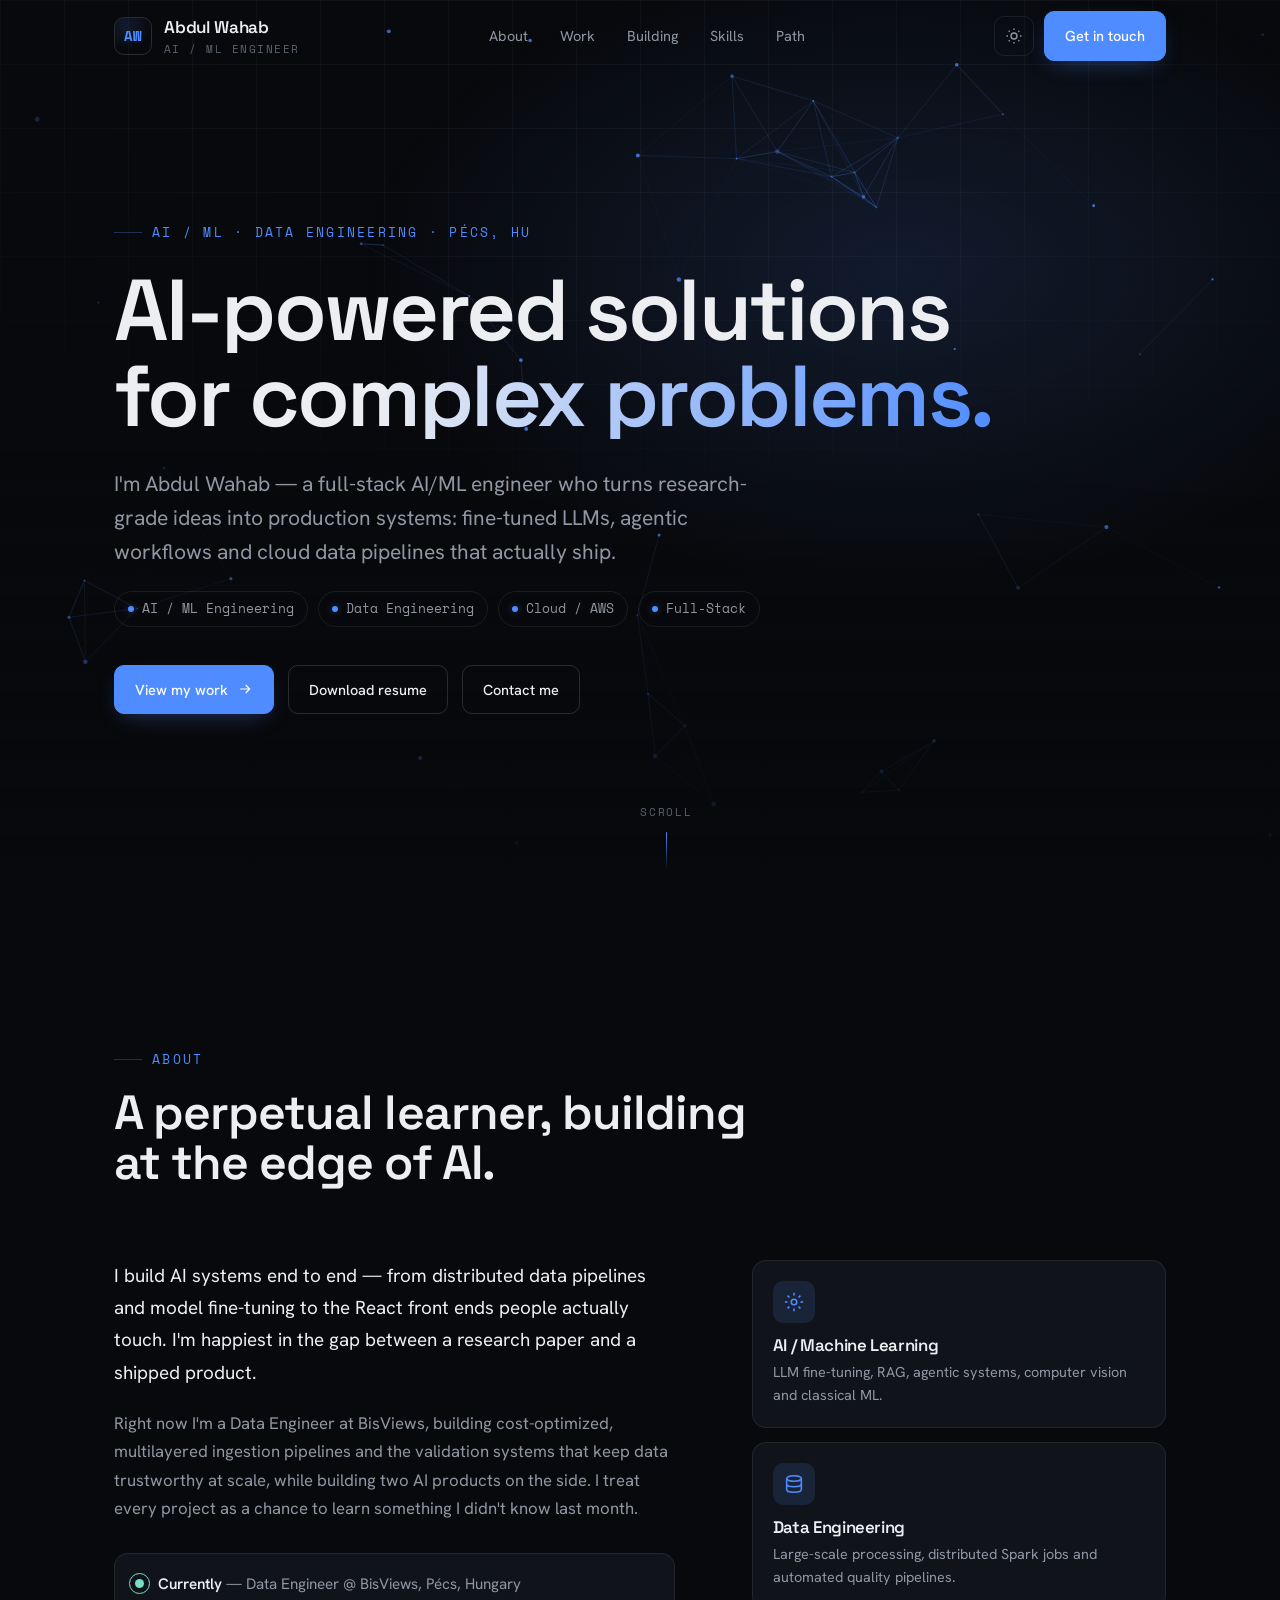
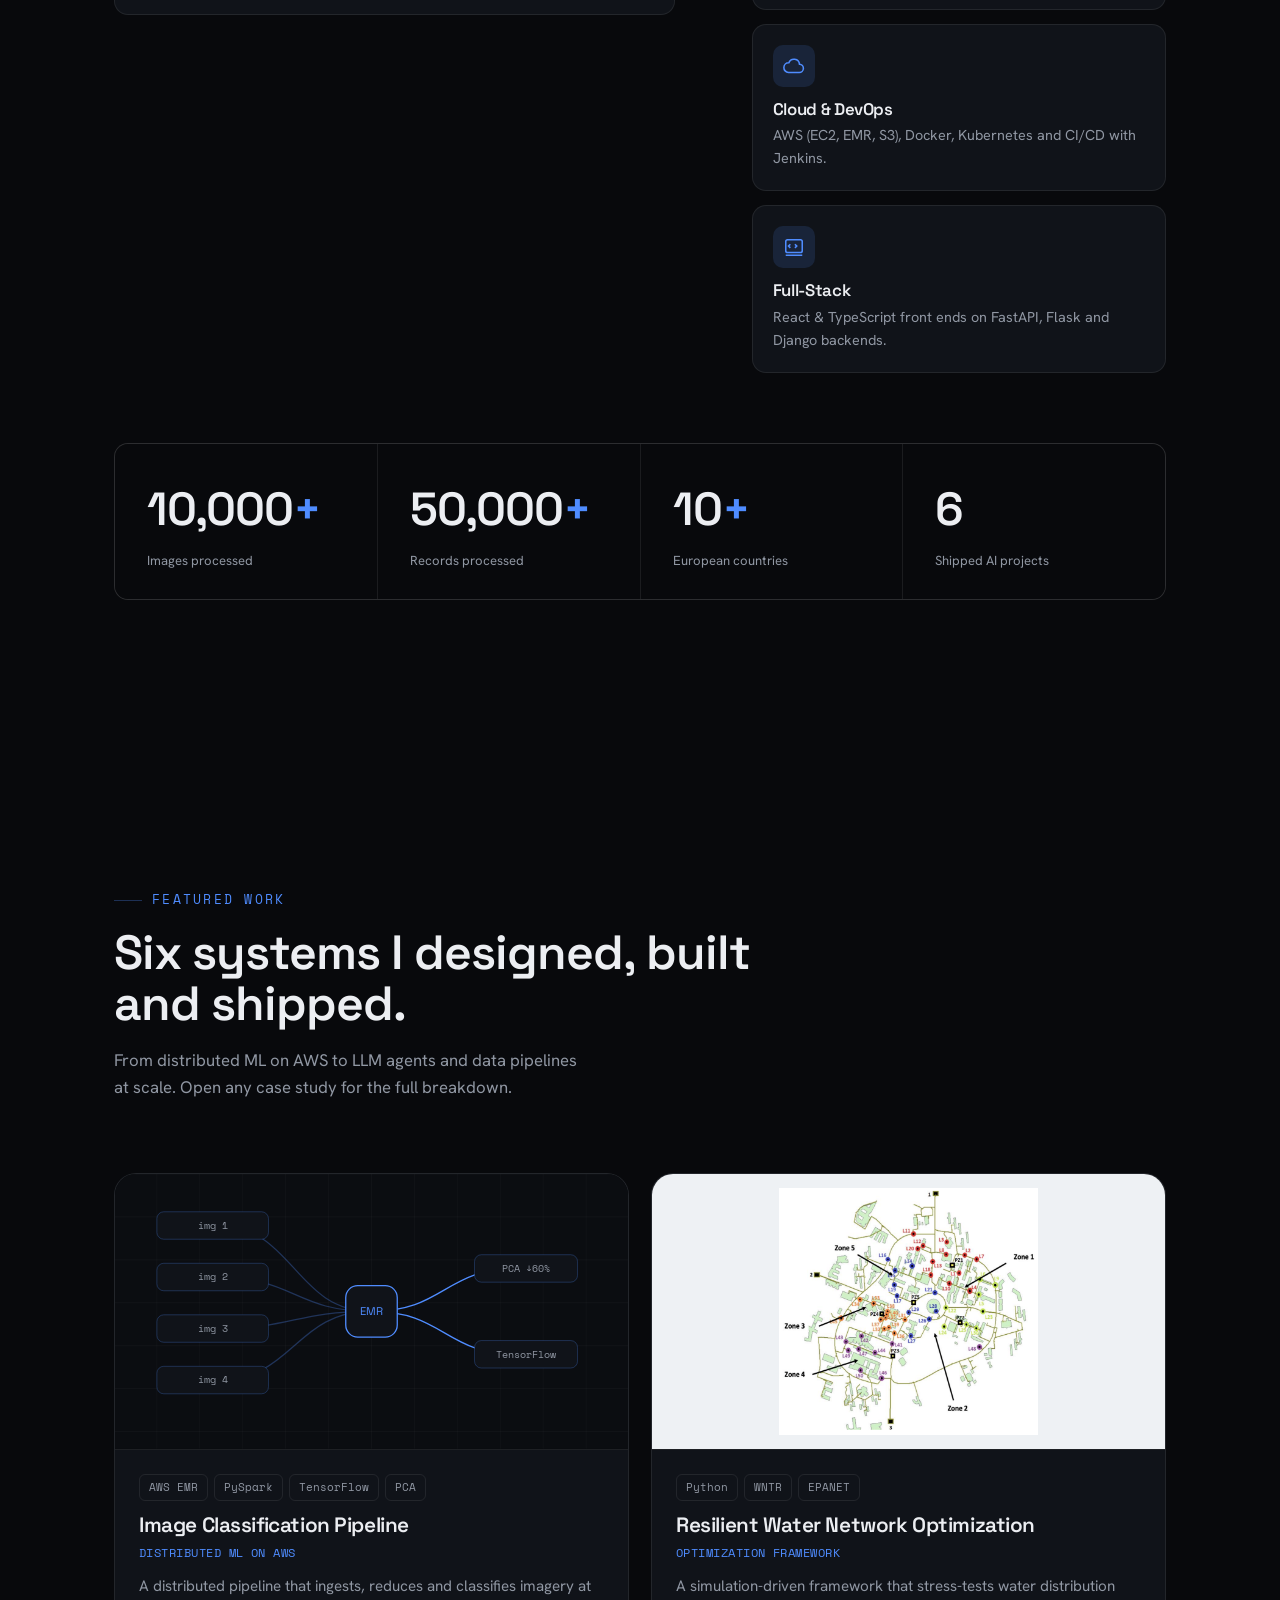
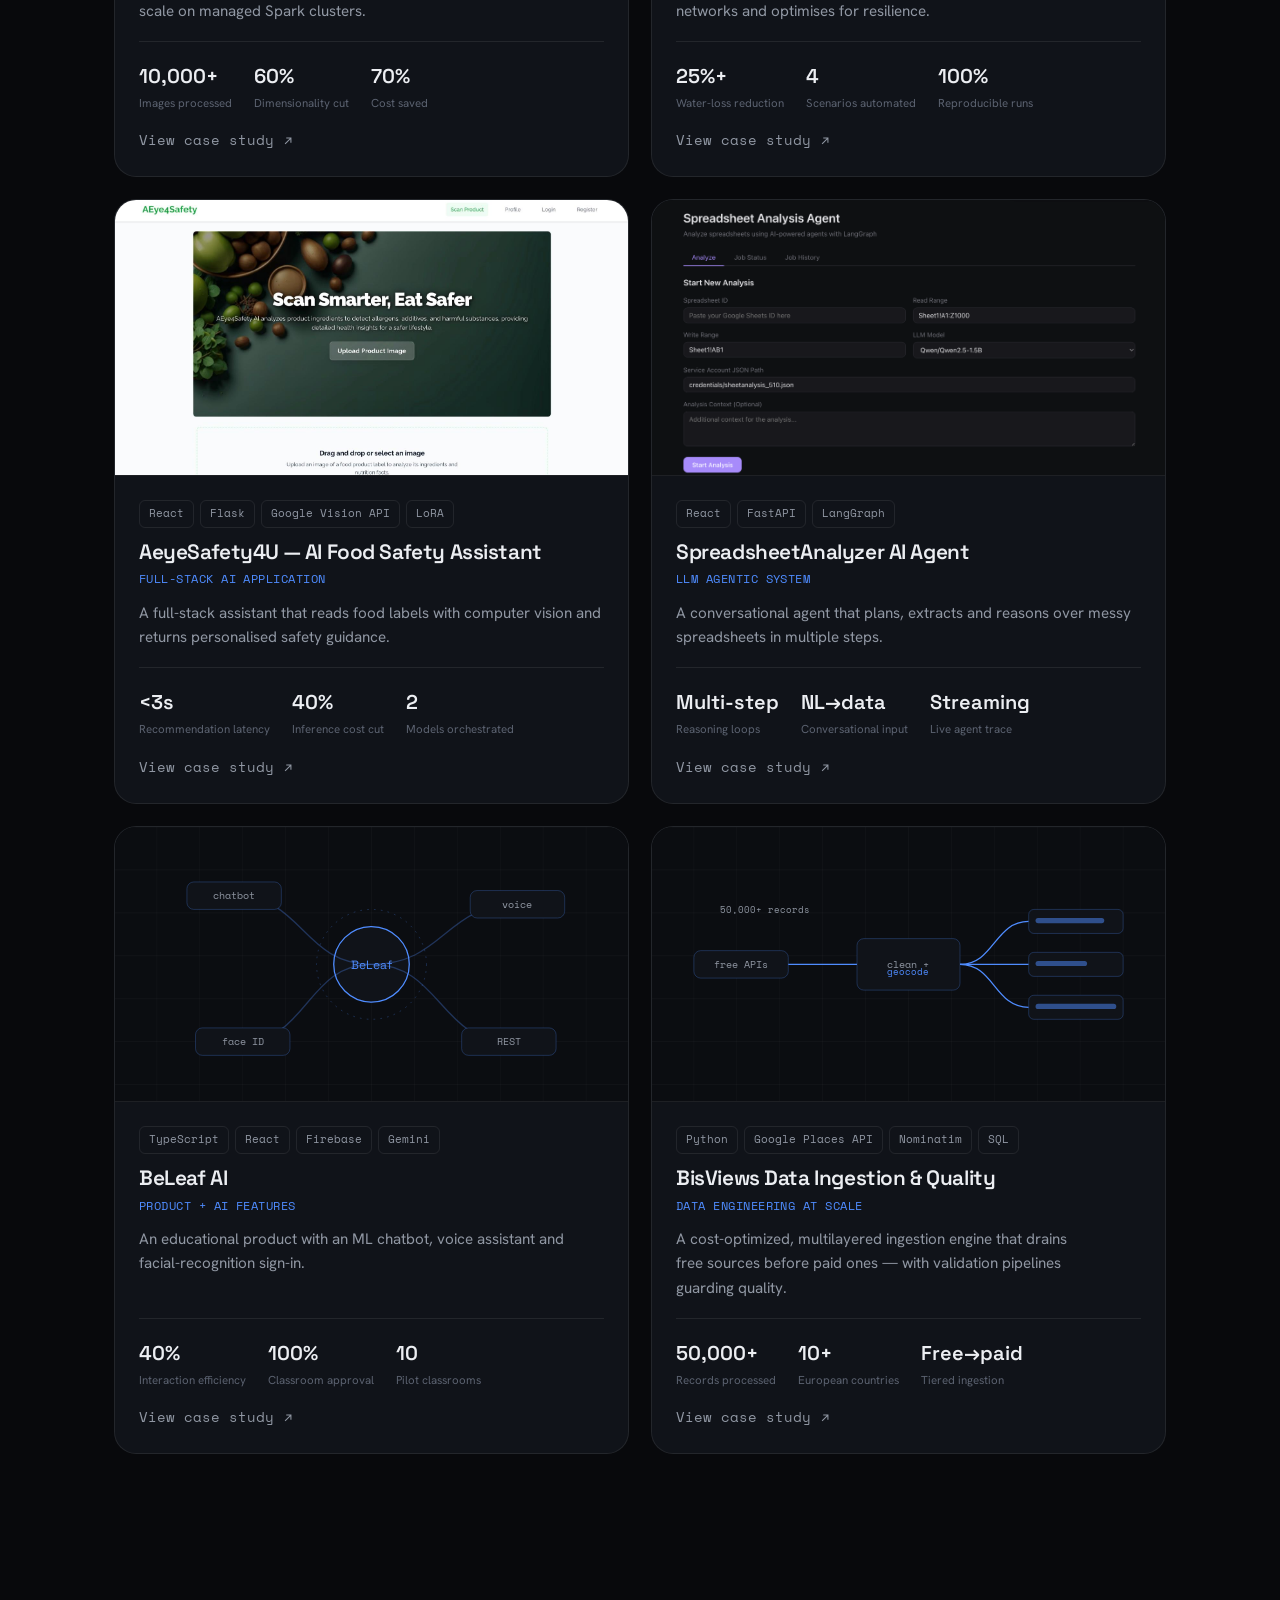
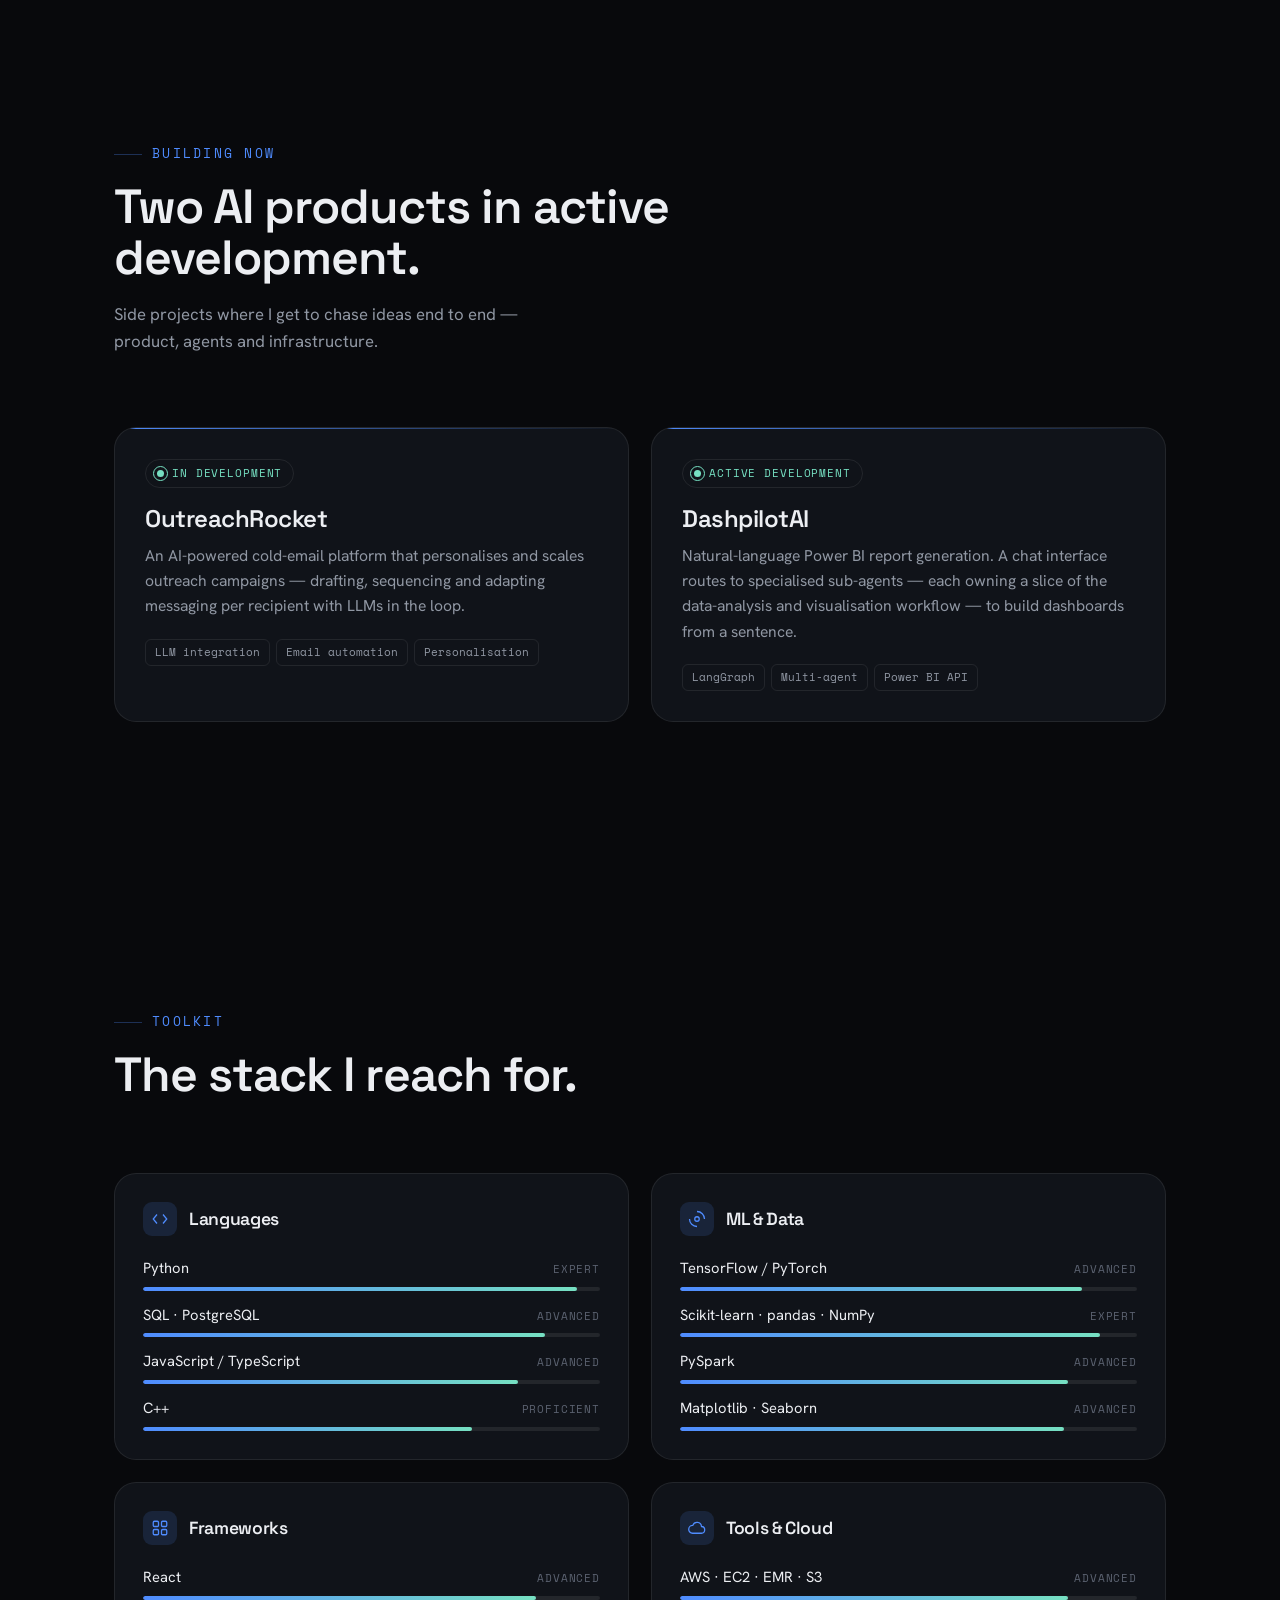
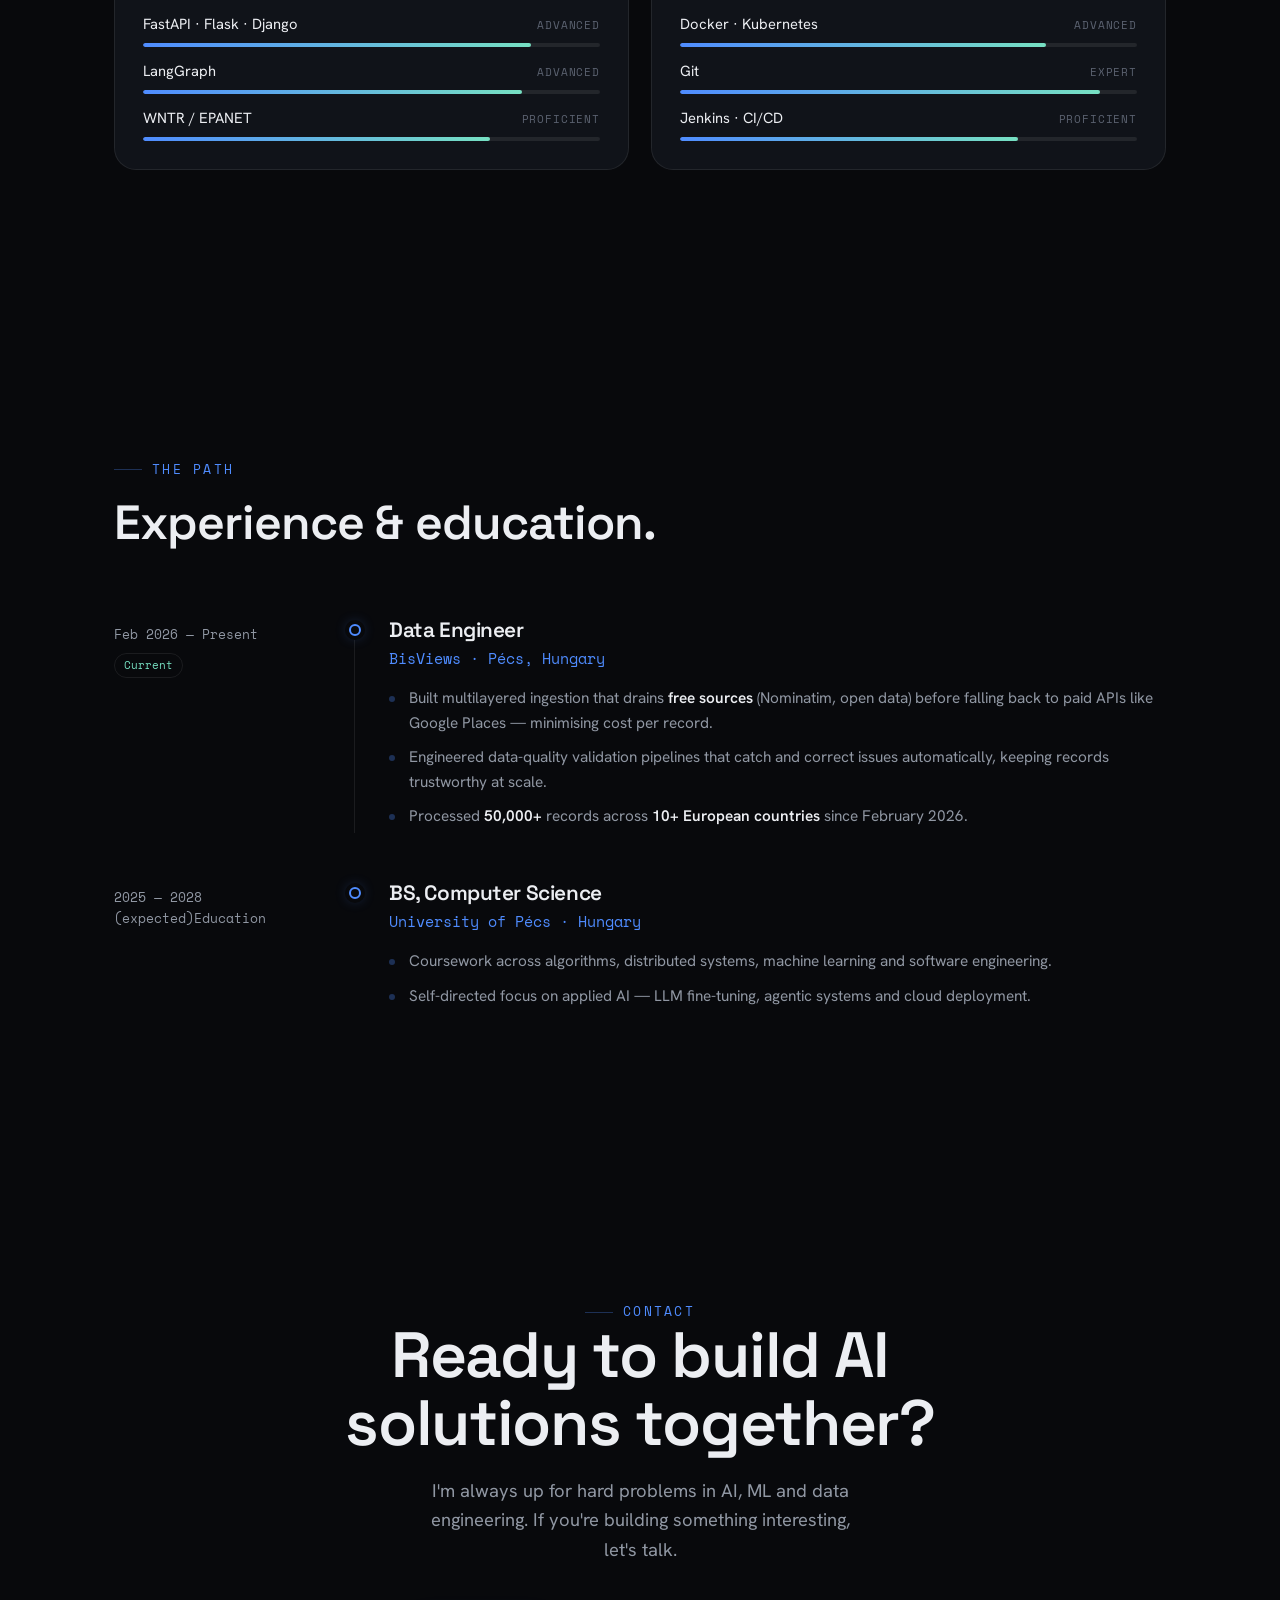
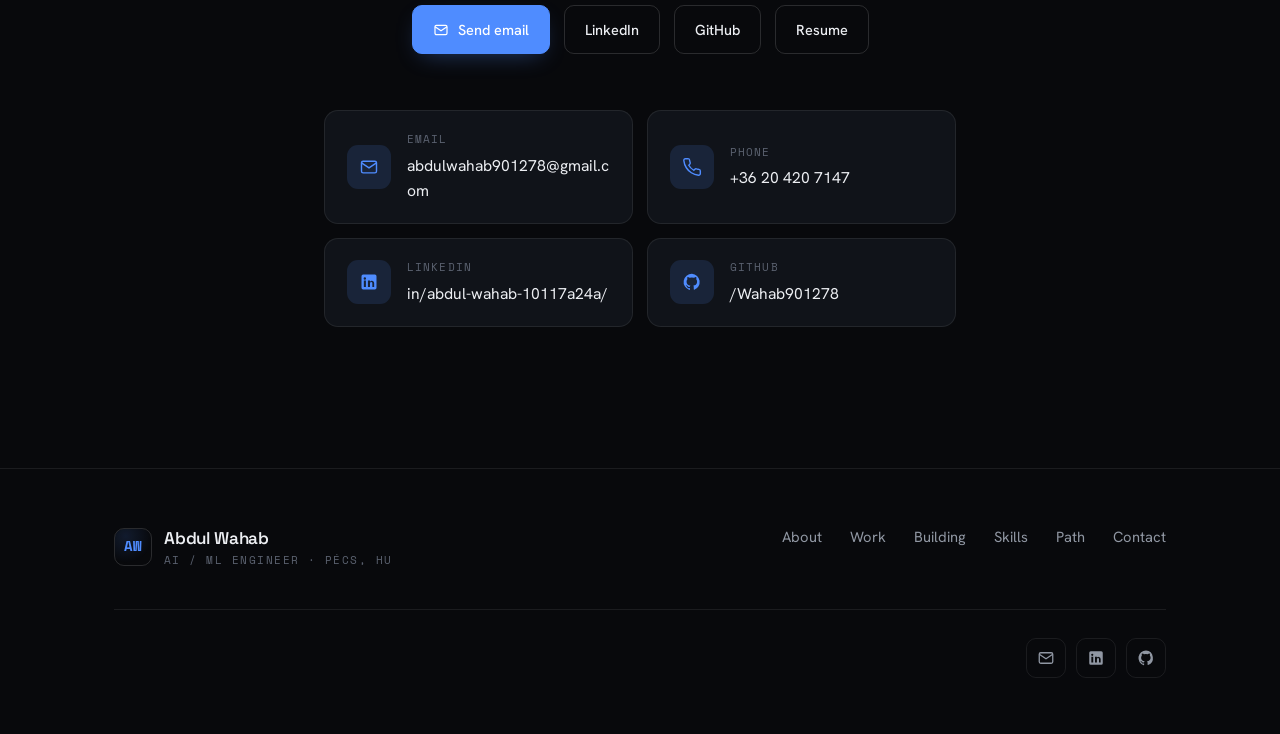
==== commit 28a574fc: "Updated resume" ====
--- a/Abdul Wahab - AI Portfolio.html
+++ b/Abdul Wahab - AI Portfolio.html
@@ -61,7 +61,7 @@
   <a href="#contact">Contact</a>
   <div class="drawer-actions">
     <a class="btn btn-primary" href="#contact">Get in touch</a>
-    <a class="btn btn-ghost" href="resume/abdul-wahab-resume-atomcamp.pdf">Resume</a>
+    <a class="btn btn-ghost" href="resume/abdul-wahab-resume.pdf">Resume</a>
   </div>
 </div>
 
@@ -89,7 +89,7 @@
             View my work
             <svg viewBox="0 0 24 24" fill="none" stroke="currentColor" stroke-width="1.8"><path d="M5 12h14M13 6l6 6-6 6"/></svg>
           </a>
-          <a class="btn btn-ghost" href="resume/abdul-wahab-resume-atomcamp.pdf">Download resume
+          <a class="btn btn-ghost" href="resume/abdul-wahab-resume.pdf">Download resume
 </a>
           <a class="btn btn-ghost" href="#contact">Contact me</a>
         </div>
@@ -288,7 +288,7 @@
         </a>
         <a class="btn btn-ghost" href="https://www.linkedin.com/in/abdul-wahab" target="_blank" rel="noopener">LinkedIn</a>
         <a class="btn btn-ghost" href="https://github.com/Wahab901278" target="_blank" rel="noopener">GitHub</a>
-        <a class="btn btn-ghost" href="resume/abdul-wahab-resume-atomcamp.pdf">Resume
+        <a class="btn btn-ghost" href="resume/abdul-wahab-resume.pdf">Resume
 </a>
       </div>
       <div class="contact-grid reveal d2">
--- a/styles.css
+++ b/styles.css
@@ -41,6 +41,34 @@
   --grid-line: rgba(255, 255, 255, 0.035);
   --shadow: 0 30px 80px -30px rgba(0, 0, 0, 0.8);
   color-scheme: dark;
+}
+
+/* Pixel (DEFAULT) — maroon + warm coral on parchment, pixel-art */
+[data-theme="pixel"] {
+  --bg: #F7EEDC;
+  --bg-2: #FCF6E8;
+  --surface: #FFFCF4;
+  --surface-2: #F1E6CF;
+  --border: rgba(120, 1, 21, 0.18);
+  --border-strong: rgba(120, 1, 21, 0.32);
+  --text: #2B0A0E;
+  --text-dim: #6F4A40;
+  --text-faint: #A08374;
+  --accent: #780115;
+  --accent-soft: rgba(120, 1, 21, 0.10);
+  --accent-line: rgba(120, 1, 21, 0.30);
+  --accent-glow: rgba(120, 1, 21, 0.35);
+  --accent-2: #F78B63;
+  --grid-line: rgba(120, 1, 21, 0.06);
+  --shadow: 6px 6px 0 rgba(120, 1, 21, 0.16);
+  /* pixel-art typography + sharp corners */
+  --ff-head: "Pixelify Sans", "Space Grotesk", system-ui, sans-serif;
+  --radius-sm: 2px;
+  --radius: 3px;
+  --radius-lg: 4px;
+  --shadow-accent: 4px 4px 0 #4A000D;
+  --shadow-accent-hover: 6px 6px 0 #4A000D;
+  color-scheme: light;
 }
 
 /* Light */
@@ -493,3 +521,187 @@
   .metrics { gap: 16px; }
   .foot-bottom { flex-direction: column; align-items: flex-start; }
 }
+
+/* ============================================================
+   PIXEL THEME — element-level overrides (pixel-art finish)
+   ============================================================ */
+.icon-pixel { display: none; }
+[data-theme="pixel"] .icon-pixel { display: block; }
+[data-theme="pixel"] .icon-sun,
+[data-theme="pixel"] .icon-moon { display: none; }
+
+/* Square the rounded vocabulary (pills, chips, tiles) */
+[data-theme="pixel"] .btn,
+[data-theme="pixel"] .role-tag,
+[data-theme="pixel"] .startup .status,
+[data-theme="pixel"] .tech,
+[data-theme="pixel"] .bar,
+[data-theme="pixel"] .bar > i,
+[data-theme="pixel"] .brand .mono,
+[data-theme="pixel"] .theme-toggle,
+[data-theme="pixel"] .hamburger,
+[data-theme="pixel"] .nav-links a,
+[data-theme="pixel"] .exp-card .ico,
+[data-theme="pixel"] .skill-group h4 .gi,
+[data-theme="pixel"] .contact-card .ci,
+[data-theme="pixel"] .tl-when .badge,
+[data-theme="pixel"] .foot-social a,
+[data-theme="pixel"] .skill-row .lvl,
+[data-theme="pixel"] .pin-dots i { border-radius: var(--radius-sm) !important; }
+
+/* Pixel display type wants no negative tracking + a touch more leading */
+[data-theme="pixel"] h1,
+[data-theme="pixel"] h2,
+[data-theme="pixel"] h3,
+[data-theme="pixel"] h4,
+[data-theme="pixel"] .brand,
+[data-theme="pixel"] .drawer a { letter-spacing: 0; line-height: 1.12; }
+[data-theme="pixel"] .hero h1 { letter-spacing: 0; line-height: 1.05; }
+
+/* Hard offset shadows instead of soft glows */
+[data-theme="pixel"] .btn-primary {
+  border-color: #4A000D;
+  box-shadow: var(--shadow-accent);
+  color: #fff;
+}
+[data-theme="pixel"] .btn-primary:hover {
+  box-shadow: var(--shadow-accent-hover);
+  transform: translate(-2px, -2px);
+  filter: none;
+}
+[data-theme="pixel"] .role-tag .dot,
+[data-theme="pixel"] .tl-dot { box-shadow: none; }
+[data-theme="pixel"] .pin-dots i.on { box-shadow: 2px 2px 0 #4A000D; }
+
+/* Make data / numerals unmistakable on parchment (pixel arcade-score look) */
+[data-theme="pixel"] .stat .num,
+[data-theme="pixel"] .metric .mv,
+[data-theme="pixel"] .modal-metrics .mv {
+  color: var(--accent);
+  font-weight: 700;
+  text-shadow: 2px 2px 0 var(--accent-2);
+}
+[data-theme="pixel"] .stat .num .suf,
+[data-theme="pixel"] .metric .mv .suf,
+[data-theme="pixel"] .modal-metrics .mv .suf {
+  color: var(--text);
+  text-shadow: none;
+}
+[data-theme="pixel"] .stat .num { font-size: clamp(2.3rem, 4.4vw, 3.1rem); }
+[data-theme="pixel"] .stat { background: var(--surface); }
+[data-theme="pixel"] .metric .mv { font-size: 1.4rem; }
+[data-theme="pixel"] .metric .ml,
+[data-theme="pixel"] .stat .lbl { color: var(--text-dim); }
+
+/* ============================================================
+   HERO ⇄ ABOUT — collision + shrink transition
+   The hero is pinned and shrinks while the opaque About panel
+   rises over it (the "collision") and grows from shrunk → full.
+   ============================================================ */
+.hero-about { position: relative; z-index: 1; }
+.hero-about .hero { position: sticky; top: 0; z-index: 1; }
+.hero-about .hero-inner {
+  transform: scale(calc(1 - 0.14 * var(--q, 0)));
+  opacity: calc(1 - 0.85 * var(--q, 0));
+  transform-origin: 50% 38%;
+  will-change: transform, opacity;
+}
+#about {
+  position: relative;
+  z-index: 2;
+  background: var(--bg);
+}
+#about > .wrap {
+  transform: scale(calc(0.9 + 0.1 * var(--aq, 1)));
+  transform-origin: 50% 0%;
+  will-change: transform;
+}
+@media (prefers-reduced-motion: reduce) {
+  .hero-about .hero { position: static; }
+  .hero-about .hero-inner { transform: none; opacity: 1; }
+  #about > .wrap { transform: none; }
+}
+
+/* ============================================================
+   PINNED HORIZONTAL SECTIONS (Work + Toolkit)
+   Base = simple stacked grid (no JS / reduced motion / mobile).
+   JS adds .is-pinned to enable the scroll-driven filmstrip.
+   ============================================================ */
+.pin-track {
+  display: grid;
+  gap: 22px;
+  grid-template-columns: repeat(auto-fit, minmax(300px, 1fr));
+  max-width: var(--maxw);
+  margin-inline: auto;
+  padding-inline: var(--gutter);
+}
+.pin-rail { display: none; }
+
+.pin-outer.is-pinned { position: relative; }
+.pin-outer.is-pinned .pin-sticky {
+  position: sticky;
+  top: 0;
+  height: 100svh;
+  overflow: hidden;
+}
+.pin-outer.is-pinned .pin-track {
+  display: block;
+  position: absolute;
+  inset: 0;
+  max-width: none;
+  margin: 0;
+  padding: 0;
+}
+.pin-outer.is-pinned .pin-track > .proj-card,
+.pin-outer.is-pinned .pin-track > .skill-group {
+  position: absolute;
+  top: 50%;
+  left: 50%;
+  width: min(840px, 90vw);
+  max-height: 82svh;
+  overflow: hidden;
+  transform: translate(-50%, -50%);
+  box-shadow: var(--shadow);
+  will-change: transform, opacity;
+  backface-visibility: hidden;
+}
+.pin-outer.is-pinned .pin-track > .skill-group { width: min(680px, 90vw); }
+.pin-outer.is-pinned .proj-viz { aspect-ratio: 16 / 6.4; }
+
+.pin-outer.is-pinned .pin-rail {
+  position: absolute;
+  left: 0; right: 0; bottom: clamp(18px, 4vh, 34px);
+  display: flex;
+  flex-direction: column;
+  align-items: center;
+  gap: 12px;
+  z-index: 8;
+  pointer-events: none;
+}
+.pin-count {
+  font-family: var(--ff-mono);
+  font-size: 12px;
+  letter-spacing: 0.18em;
+  color: var(--text-dim);
+}
+.pin-count b { color: var(--accent); font-weight: 700; }
+.pin-dots { display: flex; gap: 11px; }
+.pin-dots i {
+  width: 9px; height: 9px;
+  border-radius: 50%;
+  background: var(--border-strong);
+  transition: transform 0.3s var(--ease), background 0.3s var(--ease), box-shadow 0.3s var(--ease);
+}
+.pin-dots i.on {
+  background: var(--accent);
+  transform: scale(1.35);
+  box-shadow: 0 0 10px var(--accent-glow);
+}
+
+@media (max-width: 760px) {
+  .pin-outer.is-pinned .pin-track > .proj-card { width: 92vw; max-height: 86svh; }
+  .pin-outer.is-pinned .pin-track > .skill-group { width: 92vw; }
+  .pin-outer.is-pinned .proj-viz { aspect-ratio: 16 / 9; }
+  .pin-outer.is-pinned .proj-body { padding: 18px; }
+  .pin-outer.is-pinned .skill-group { padding: 22px; }
+}
